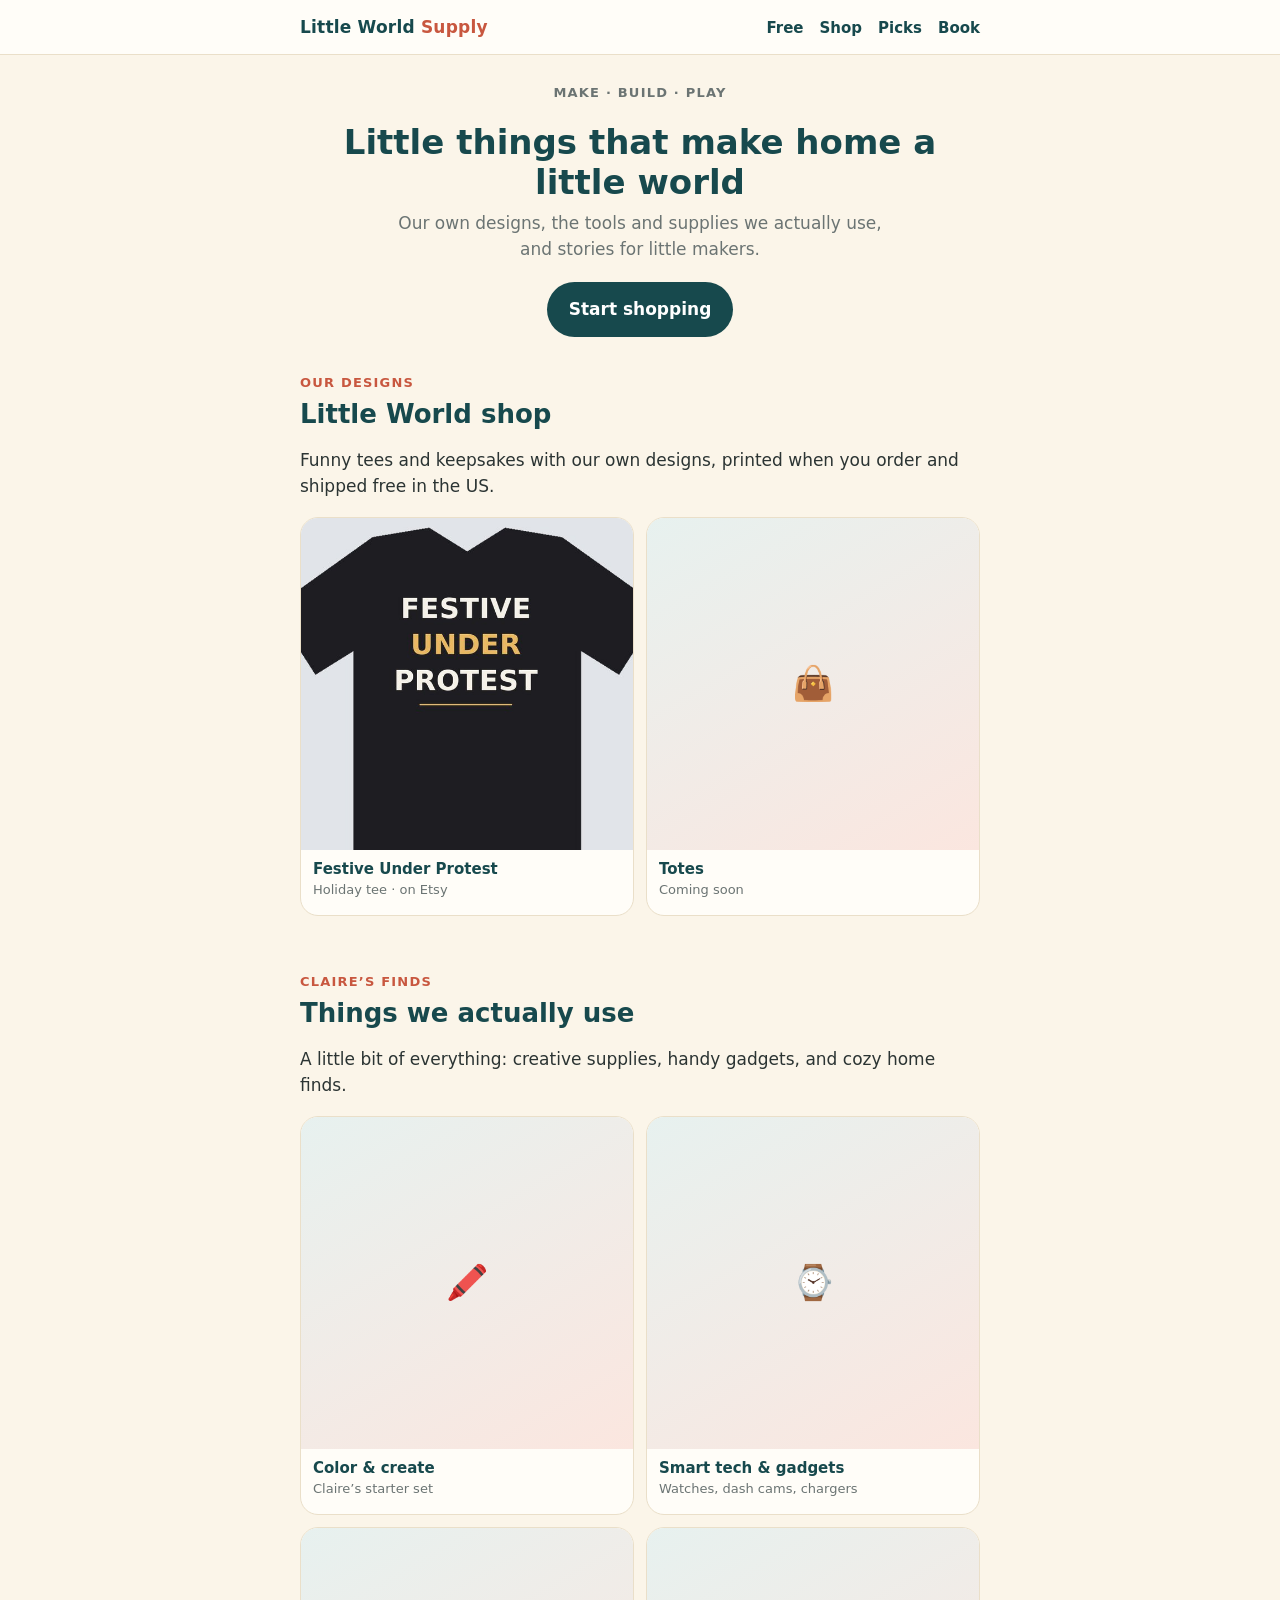
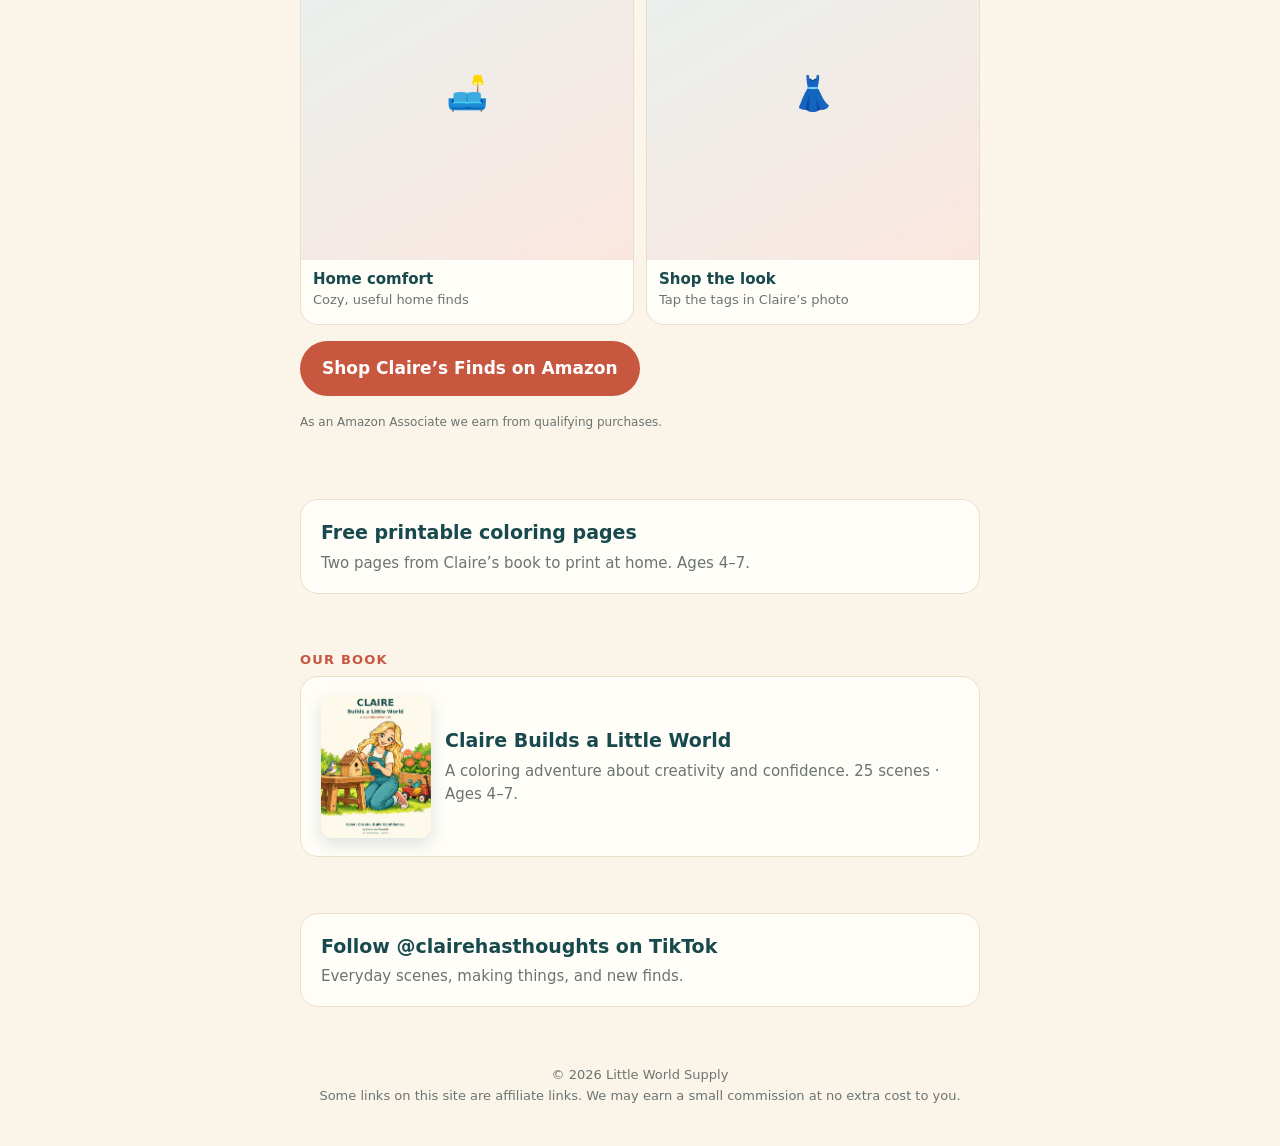
==== index.html @ 53e844f8 "Add sitemap, robots.txt, canonical URLs for search engines Co-Authored-By: Claude Opus 5.5 <noreply@" ====
<!DOCTYPE html>
<html lang="en">
<head>
<meta charset="utf-8">
<meta name="viewport" content="width=device-width, initial-scale=1">
<title>Little World Supply · Make, build, and play</title>
<meta name="description" content="Little World Supply: our own designs, favorite maker finds, and Claire Builds a Little World.">
<link rel="canonical" href="https://littleworldsupply.com/">
<link rel="stylesheet" href="style.css">
</head>
<body>
<header class="top"><div class="wrap">
  <a class="brand" href="./">Little World <span>Supply</span></a>
  <nav><a href="free/">Free</a><a href="#shop">Shop</a><a href="#picks">Picks</a><a href="book/">Book</a></nav>
</div></header>

<main class="wrap">
  <div class="hero">
    <p class="eyebrow">Make · Build · Play</p>
    <h1>Little things that make home a little world</h1>
    <p>Our own designs, the tools and supplies we actually use, and stories for little makers.</p>
    <a class="btn" href="#shop">Start shopping</a>
  </div>

  <!-- OUR DESIGNS: print-on-demand products go here -->
  <section id="shop">
    <p class="eyebrow">Our designs</p>
    <h2>Little World shop</h2>
    <p>Funny tees and keepsakes with our own designs, printed when you order and shipped free in the US.</p>
    <div class="grid">
      <a class="item" href="https://www.etsy.com/listing/4619294654/festive-under-protest-graphic-t-shirt" target="_blank" rel="noopener"><div class="ph"><img src="img/festive-under-protest.jpg" alt="Black t-shirt reading Festive Under Protest"></div><div class="body"><h3>Festive Under Protest</h3><p>Holiday tee · on Etsy</p></div></a>
      <div class="item"><div class="ph">👜</div><div class="body"><h3>Totes</h3><p>Coming soon</p></div></div>
    </div>
  </section>

  <!-- AMAZON PICKS: Claire's Finds storefront (affiliate) -->
  <section id="picks">
    <p class="eyebrow">Claire’s Finds</p>
    <h2>Things we actually use</h2>
    <p>A little bit of everything: creative supplies, handy gadgets, and cozy home finds.</p>
    <div class="grid">
      <a class="item" href="https://www.amazon.com/shop/sutkostudio/list/J2IRPWG20PFK?ref_=aipsflist&amp;tag=sutkostudio-20&amp;originMarketplaceId=ATVPDKIKX0DER" target="_blank" rel="sponsored noopener"><div class="ph">🖍️</div><div class="body"><h3>Color &amp; create</h3><p>Claire’s starter set</p></div></a>
      <a class="item" href="https://a.co/d/0aI2NIqg" target="_blank" rel="sponsored noopener"><div class="ph">⌚</div><div class="body"><h3>Smart tech &amp; gadgets</h3><p>Watches, dash cams, chargers</p></div></a>
      <a class="item" href="https://a.co/d/0aI2NIqg" target="_blank" rel="sponsored noopener"><div class="ph">🛋️</div><div class="body"><h3>Home comfort</h3><p>Cozy, useful home finds</p></div></a>
      <a class="item" href="https://www.amazon.com/shop/sutkostudio/photo/amzn1.shoppablemedia.v1.05af0b0f-e3fb-4767-9537-012698eda323?ref_=aipsfphoto&amp;tag=sutkostudio-20&amp;originMarketplaceId=ATVPDKIKX0DER" target="_blank" rel="sponsored noopener"><div class="ph">👗</div><div class="body"><h3>Shop the look</h3><p>Tap the tags in Claire’s photo</p></div></a>
    </div>
    <p style="margin-top:16px"><a class="btn alt" href="https://a.co/d/0aI2NIqg" target="_blank" rel="sponsored noopener">Shop Claire’s Finds on Amazon</a></p>
    <p class="disclose">As an Amazon Associate we earn from qualifying purchases.</p>
  </section>

  <section id="free">
    <a class="card" href="free/">
      <h3>Free printable coloring pages</h3>
      <p>Two pages from Claire’s book to print at home. Ages 4–7.</p>
    </a>
  </section>

  <section id="book">
    <p class="eyebrow">Our book</p>
    <a class="card feature" href="book/">
      <img src="img/cover.jpg" alt="Cover of Claire Builds a Little World">
      <div>
        <h3>Claire Builds a Little World</h3>
        <p>A coloring adventure about creativity and confidence. 25 scenes · Ages 4–7.</p>
      </div>
    </a>
  </section>

  <section>
    <a class="card" href="https://www.tiktok.com/@clairehasthoughts">
      <h3>Follow @clairehasthoughts on TikTok</h3>
      <p>Everyday scenes, making things, and new finds.</p>
    </a>
  </section>
</main>

<footer><div class="wrap">
  © 2026 Little World Supply<br>
  Some links on this site are affiliate links. We may earn a small commission at no extra cost to you.
</div></footer>
</body>
</html>
---- style.css ----
:root{
  --cream:#fbf5e9; --paper:#fffdf8; --teal:#17494d; --teal-soft:#2f7d80;
  --coral:#c8573f; --sun:#f2b544; --ink:#2b3433; --muted:#6b7473;
  --radius:18px;
}
*{box-sizing:border-box}
html{-webkit-text-size-adjust:100%}
body{margin:0;background:var(--cream);color:var(--ink);
  font-family:"Nunito","Trebuchet MS",system-ui,sans-serif;font-size:17px;line-height:1.55}
img{max-width:100%;display:block}
a{color:var(--teal-soft)}
.wrap{max-width:720px;margin:0 auto;padding:0 20px}

.top{padding:14px 0;border-bottom:1px solid #eadfc9;background:var(--paper)}
.top .wrap{display:flex;align-items:center;justify-content:space-between}
.brand{font-weight:800;color:var(--teal);text-decoration:none;letter-spacing:.2px}
.brand span{color:var(--coral)}
.top nav a{margin-left:16px;text-decoration:none;font-weight:700;font-size:15px;color:var(--teal)}

.hero{padding:28px 0 8px;text-align:center}
.hero h1{font-size:34px;line-height:1.15;color:var(--teal);margin:0 0 8px}
.hero p{color:var(--muted);margin:0 auto 20px;max-width:30em}
.cover{border-radius:var(--radius);box-shadow:0 12px 30px rgba(23,73,77,.18);margin:0 auto;width:100%;max-width:420px}

.eyebrow{font-size:13px;font-weight:800;letter-spacing:1.2px;text-transform:uppercase;color:var(--coral);margin:0 0 6px}
section{padding:28px 0}
h2{font-size:26px;color:var(--teal);margin:0 0 10px;line-height:1.2}

.cards{display:grid;gap:14px}
.card{display:block;background:var(--paper);border:1px solid #eadfc9;border-radius:var(--radius);
  padding:18px 20px;text-decoration:none;color:inherit}
.card h3{margin:0 0 4px;color:var(--teal);font-size:19px}
.card p{margin:0;color:var(--muted);font-size:15px}
.card .soon{display:inline-block;margin-top:8px;font-size:12px;font-weight:800;color:var(--coral);
  background:#fbe6df;border-radius:99px;padding:2px 10px}

.btn{display:inline-block;background:var(--teal);color:#fff;text-decoration:none;font-weight:800;
  padding:14px 22px;border-radius:99px}
.btn.alt{background:var(--coral)}

.scene-art{background:#fff;border-radius:var(--radius);padding:12px;border:1px solid #eadfc9;max-width:380px;margin:0 auto}
.video{aspect-ratio:9/16;max-width:340px;margin:0 auto;border-radius:var(--radius);
  background:linear-gradient(160deg,#e7f1ef,#fbe6df);display:grid;place-items:center;text-align:center;
  color:var(--teal);font-weight:700;padding:20px}
.story{background:var(--paper);border-radius:var(--radius);padding:20px 22px;border:1px solid #eadfc9;font-size:19px}
.story p{margin:0 0 12px}
.try{border-left:5px solid var(--sun);background:#fff7e3;padding:14px 18px;border-radius:0 12px 12px 0}
.pager{display:flex;justify-content:space-between;gap:10px}

footer{padding:30px 0 40px;color:var(--muted);font-size:13px;text-align:center}

/* Shop / picks */
.grid{display:grid;grid-template-columns:1fr 1fr;gap:12px}
.item{background:var(--paper);border:1px solid #eadfc9;border-radius:var(--radius);overflow:hidden;
  text-decoration:none;color:inherit;display:flex;flex-direction:column}
.item .ph{aspect-ratio:1/1;background:linear-gradient(150deg,#e7f1ef,#fbe6df);display:grid;place-items:center;
  font-size:34px}
.item .ph img{width:100%;height:100%;object-fit:cover}
.item .body{padding:10px 12px 14px}
.item h3{font-size:15px;margin:0 0 2px;color:var(--teal);line-height:1.25}
.item p{font-size:13px;margin:0;color:var(--muted)}
.feature{display:grid;grid-template-columns:110px 1fr;gap:14px;align-items:center}
.feature img{border-radius:12px;box-shadow:0 6px 16px rgba(23,73,77,.15)}
.disclose{font-size:12px;color:var(--muted);margin-top:10px}
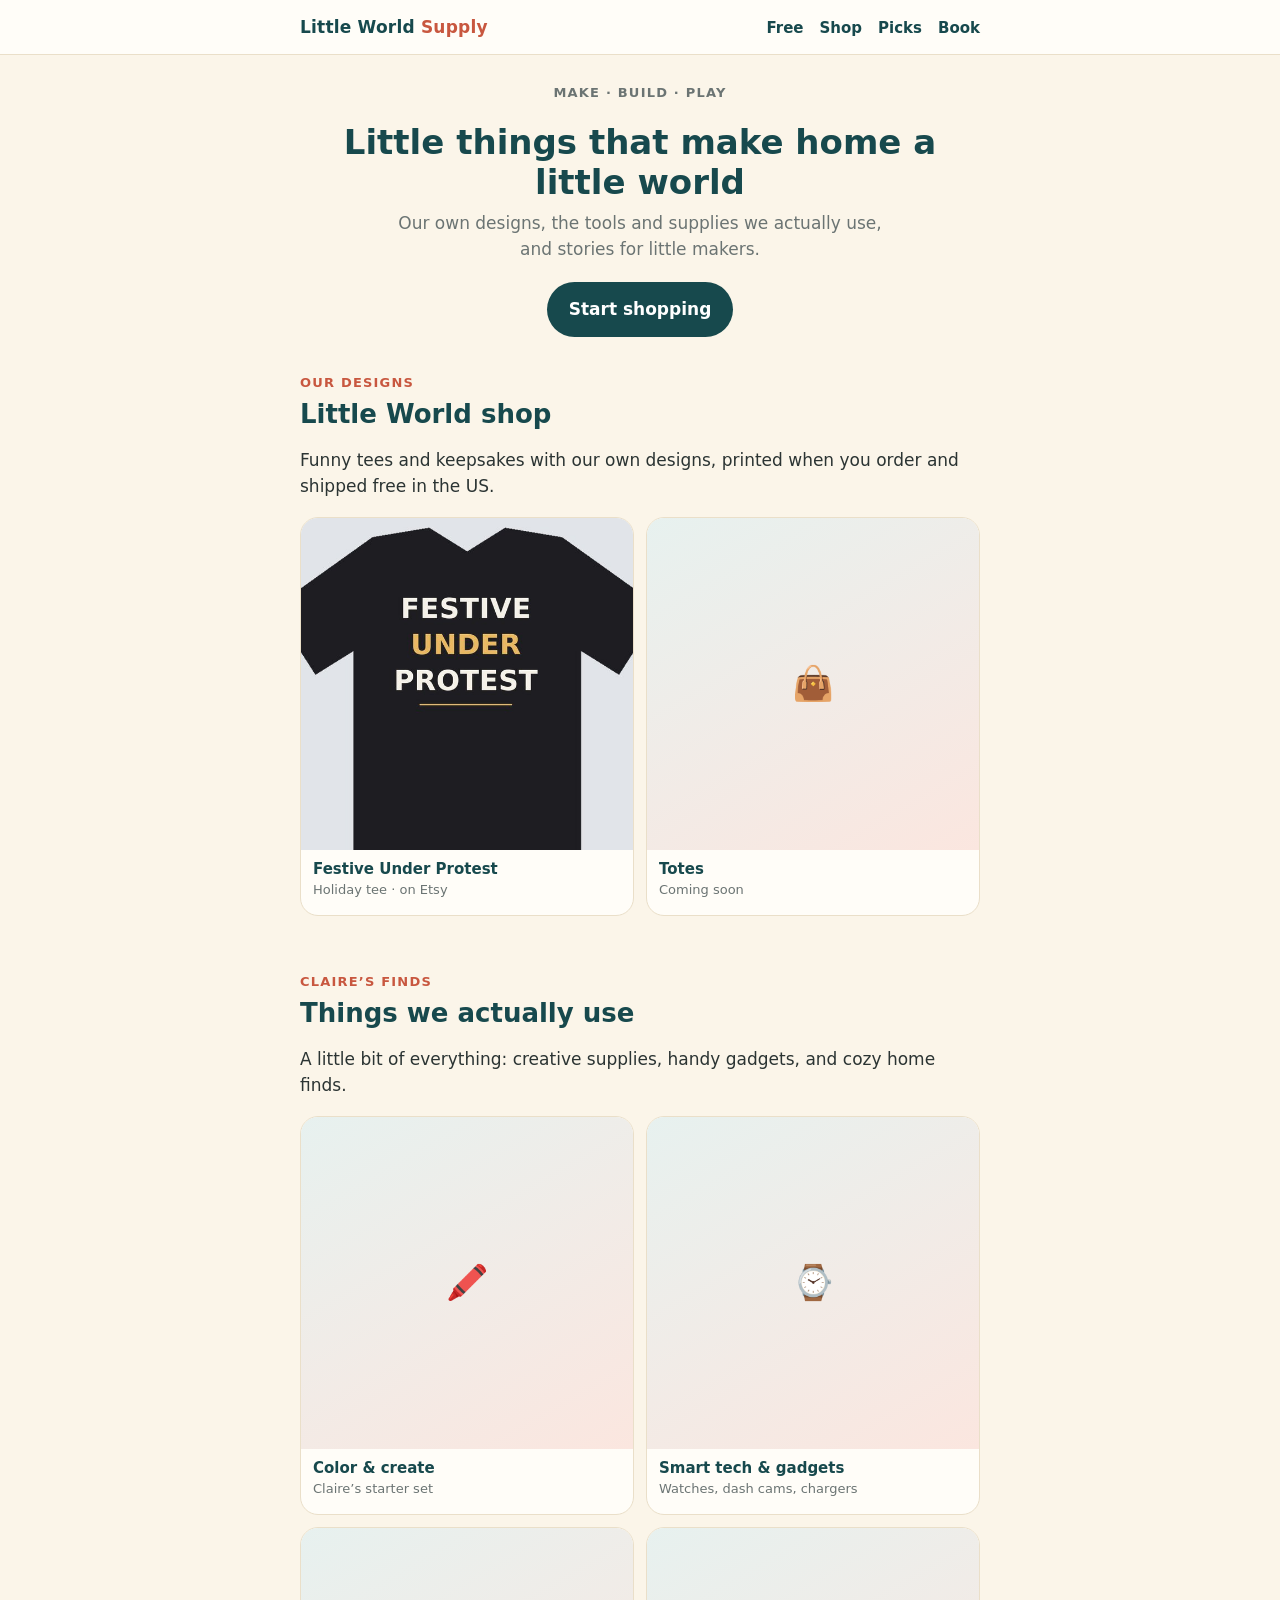
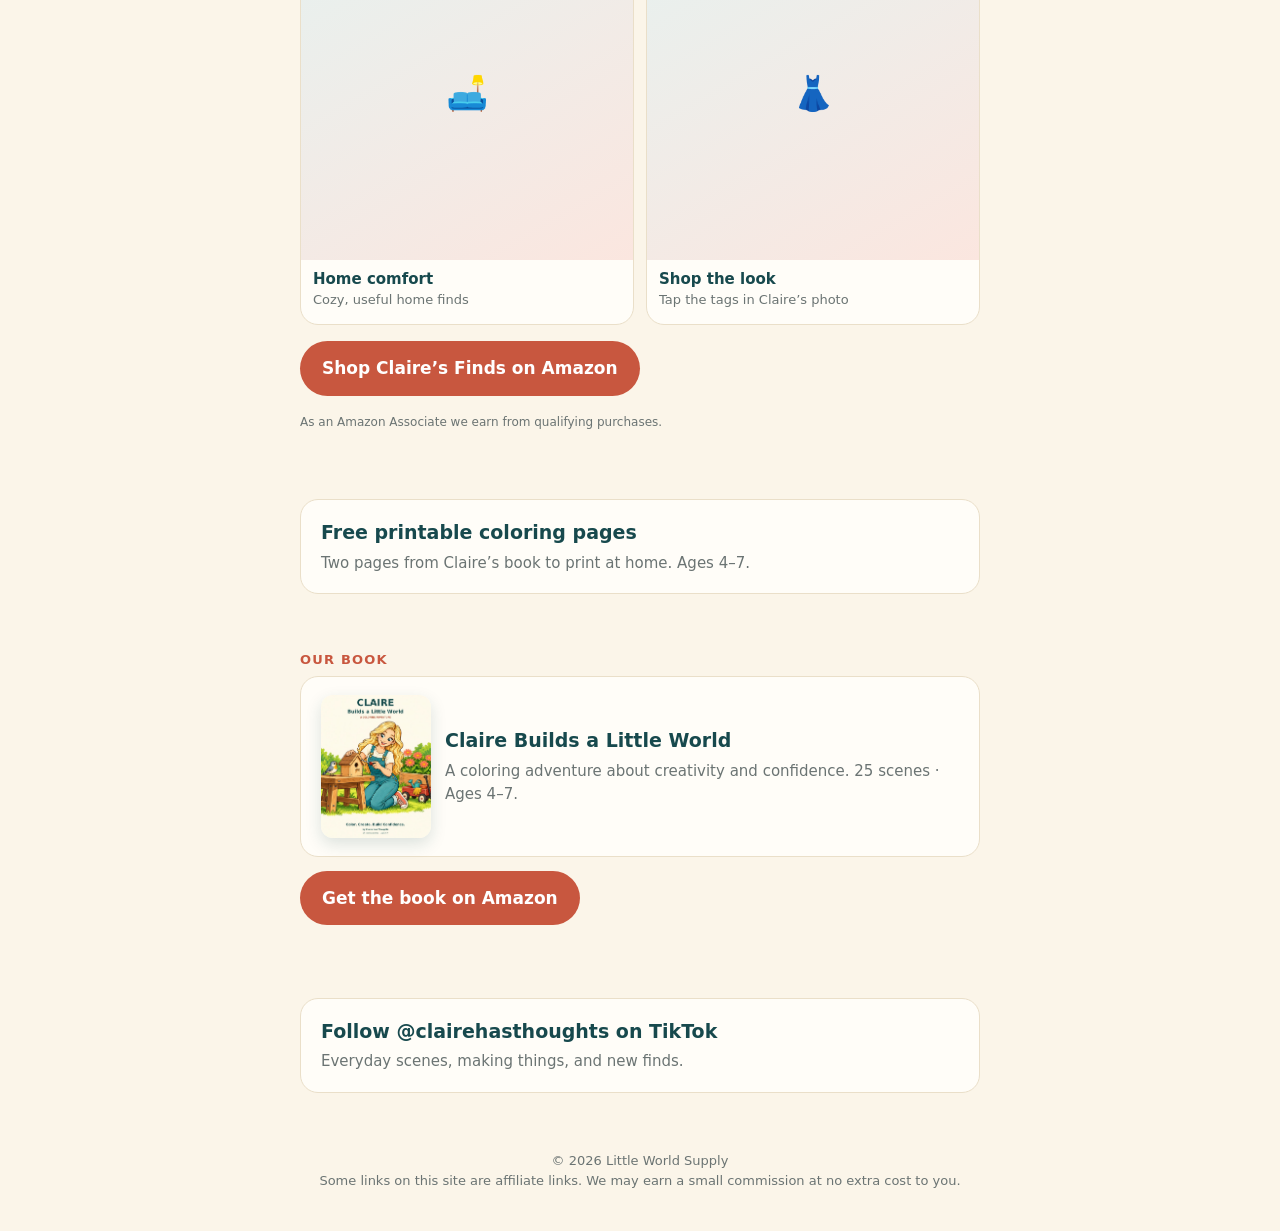
==== commit 35ad4392: "Wire Get the book buttons to Amazon listing Co-Authored-By: Claude Opus 5.5 <noreply@anthropic.com> " ====
--- a/index.html
+++ b/index.html
@@ -64,6 +64,7 @@
         <p>A coloring adventure about creativity and confidence. 25 scenes · Ages 4–7.</p>
       </div>
     </a>
+    <p style="margin-top:14px"><a class="btn alt" href="https://www.amazon.com/dp/B0HQ67LRDS?tag=sutkostudio-20" target="_blank" rel="sponsored noopener">Get the book on Amazon</a></p>
   </section>
 
   <section>
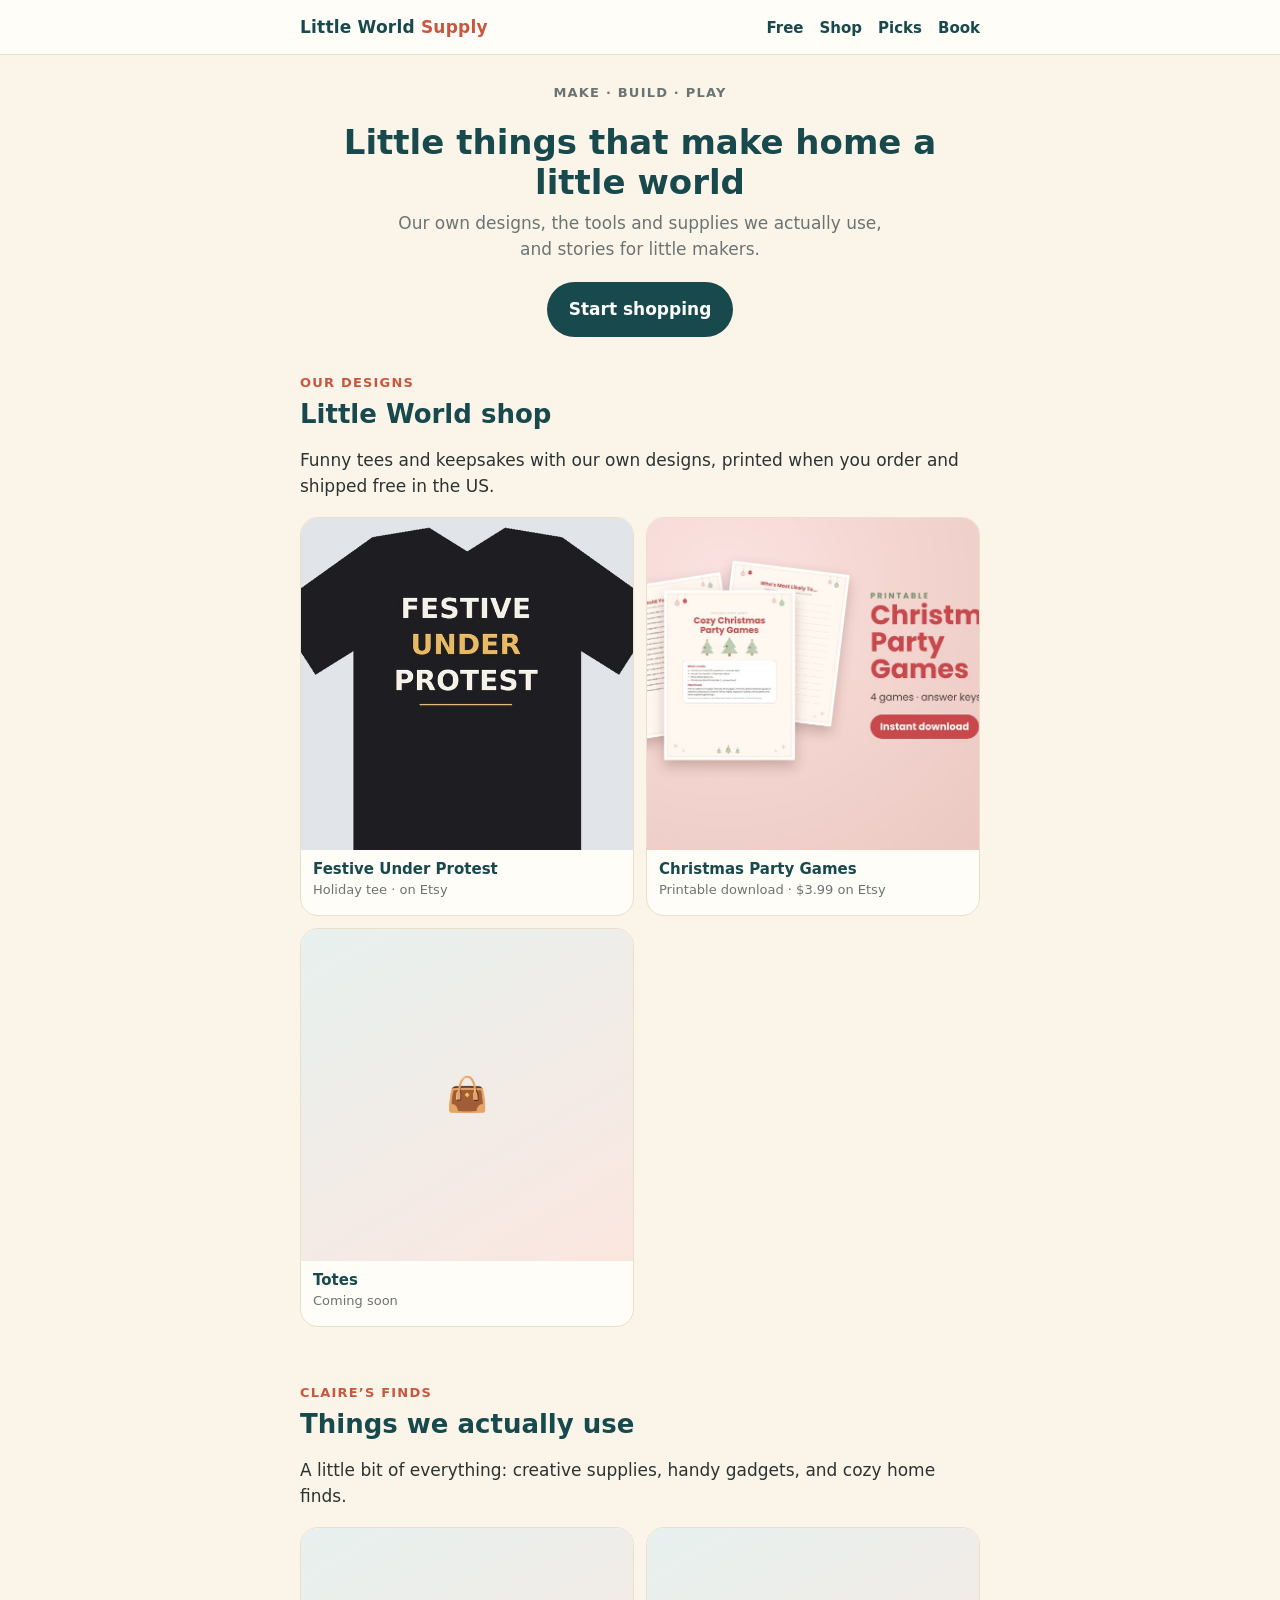
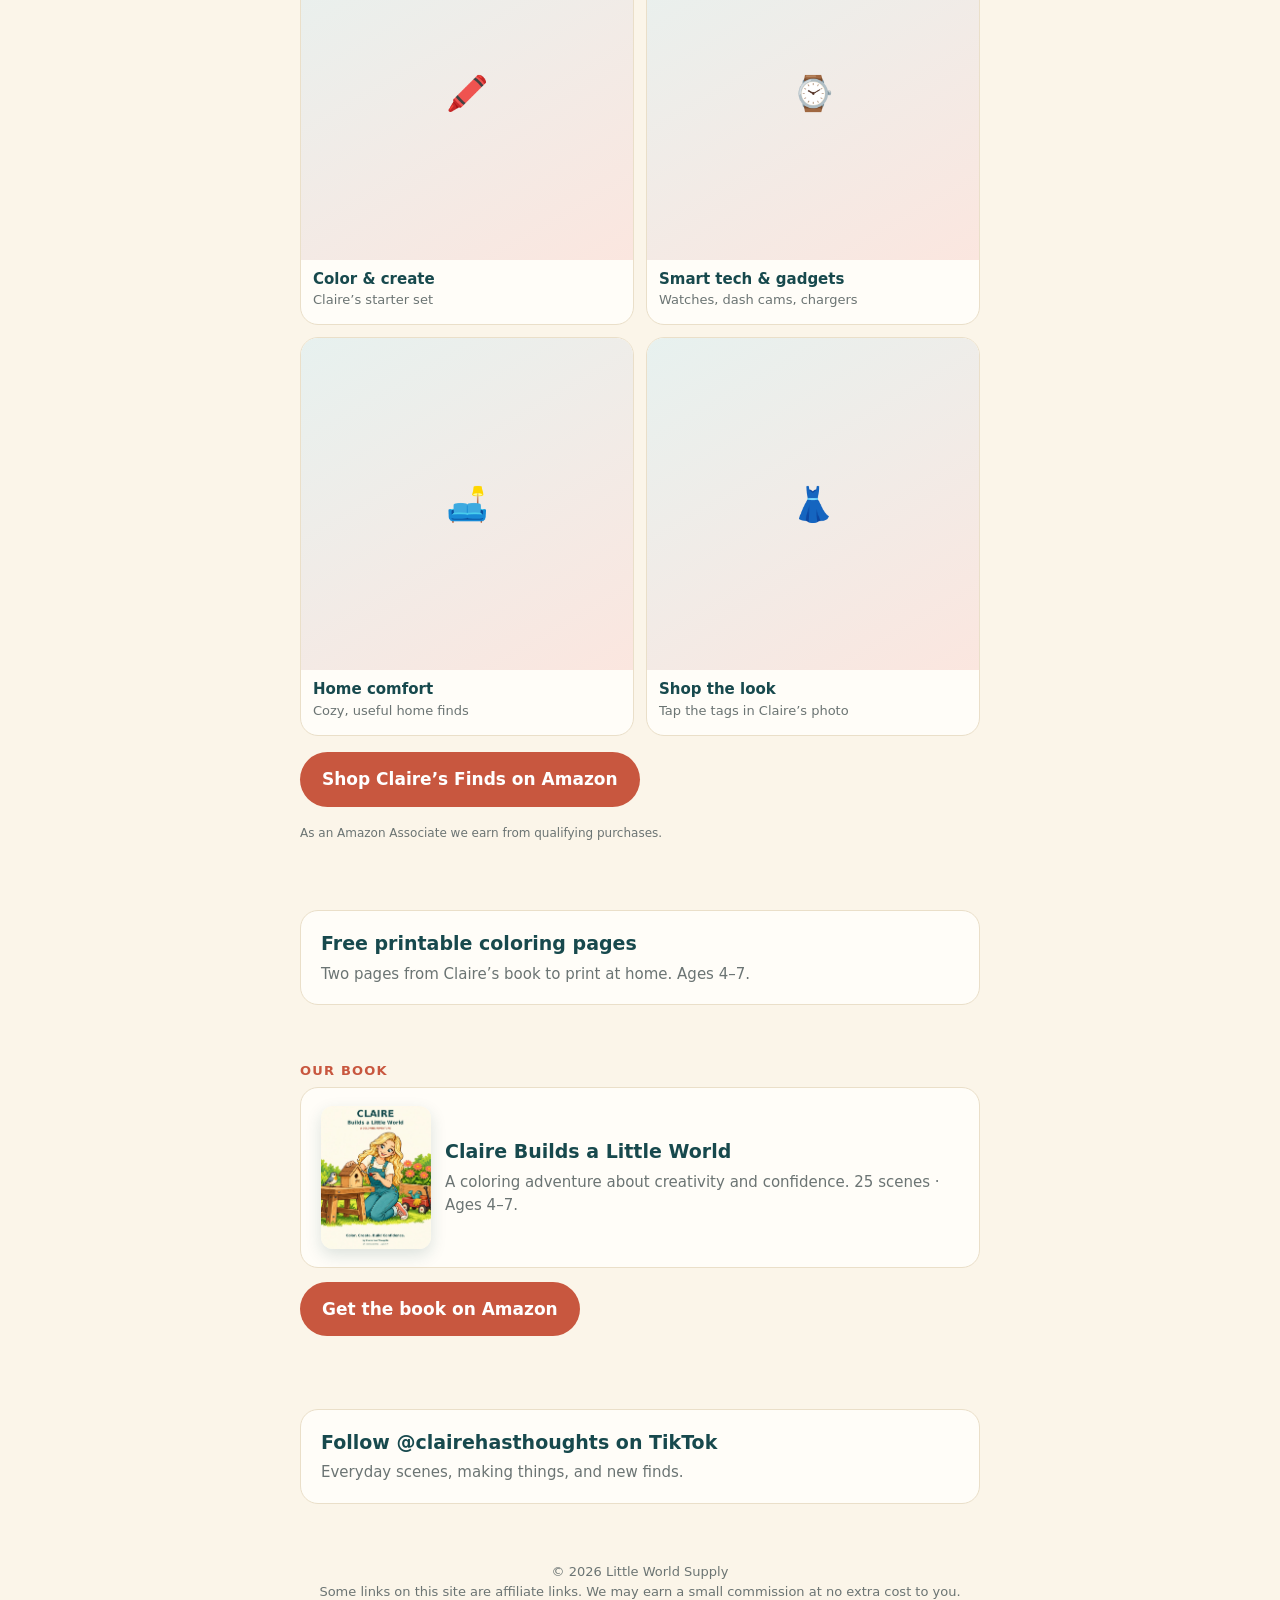
==== commit f0b75886: "Add Christmas Party Games (Etsy) to home shop and free page Co-Authored-By: Claude <noreply@anthropi" ====
--- a/index.html
+++ b/index.html
@@ -29,6 +29,7 @@
     <p>Funny tees and keepsakes with our own designs, printed when you order and shipped free in the US.</p>
     <div class="grid">
       <a class="item" href="https://www.etsy.com/listing/4619294654/festive-under-protest-graphic-t-shirt" target="_blank" rel="noopener"><div class="ph"><img src="img/festive-under-protest.jpg" alt="Black t-shirt reading Festive Under Protest"></div><div class="body"><h3>Festive Under Protest</h3><p>Holiday tee · on Etsy</p></div></a>
+      <a class="item" href="https://www.etsy.com/listing/4623926202/christmas-party-games-printable-bundle" target="_blank" rel="noopener"><div class="ph"><img src="img/christmas-party-games.jpg" alt="Printable Cozy Christmas Party Games: trivia, would you rather, who's most likely to, word scramble" loading="lazy"></div><div class="body"><h3>Christmas Party Games</h3><p>Printable download · $3.99 on Etsy</p></div></a>
       <div class="item"><div class="ph">👜</div><div class="body"><h3>Totes</h3><p>Coming soon</p></div></div>
     </div>
   </section>
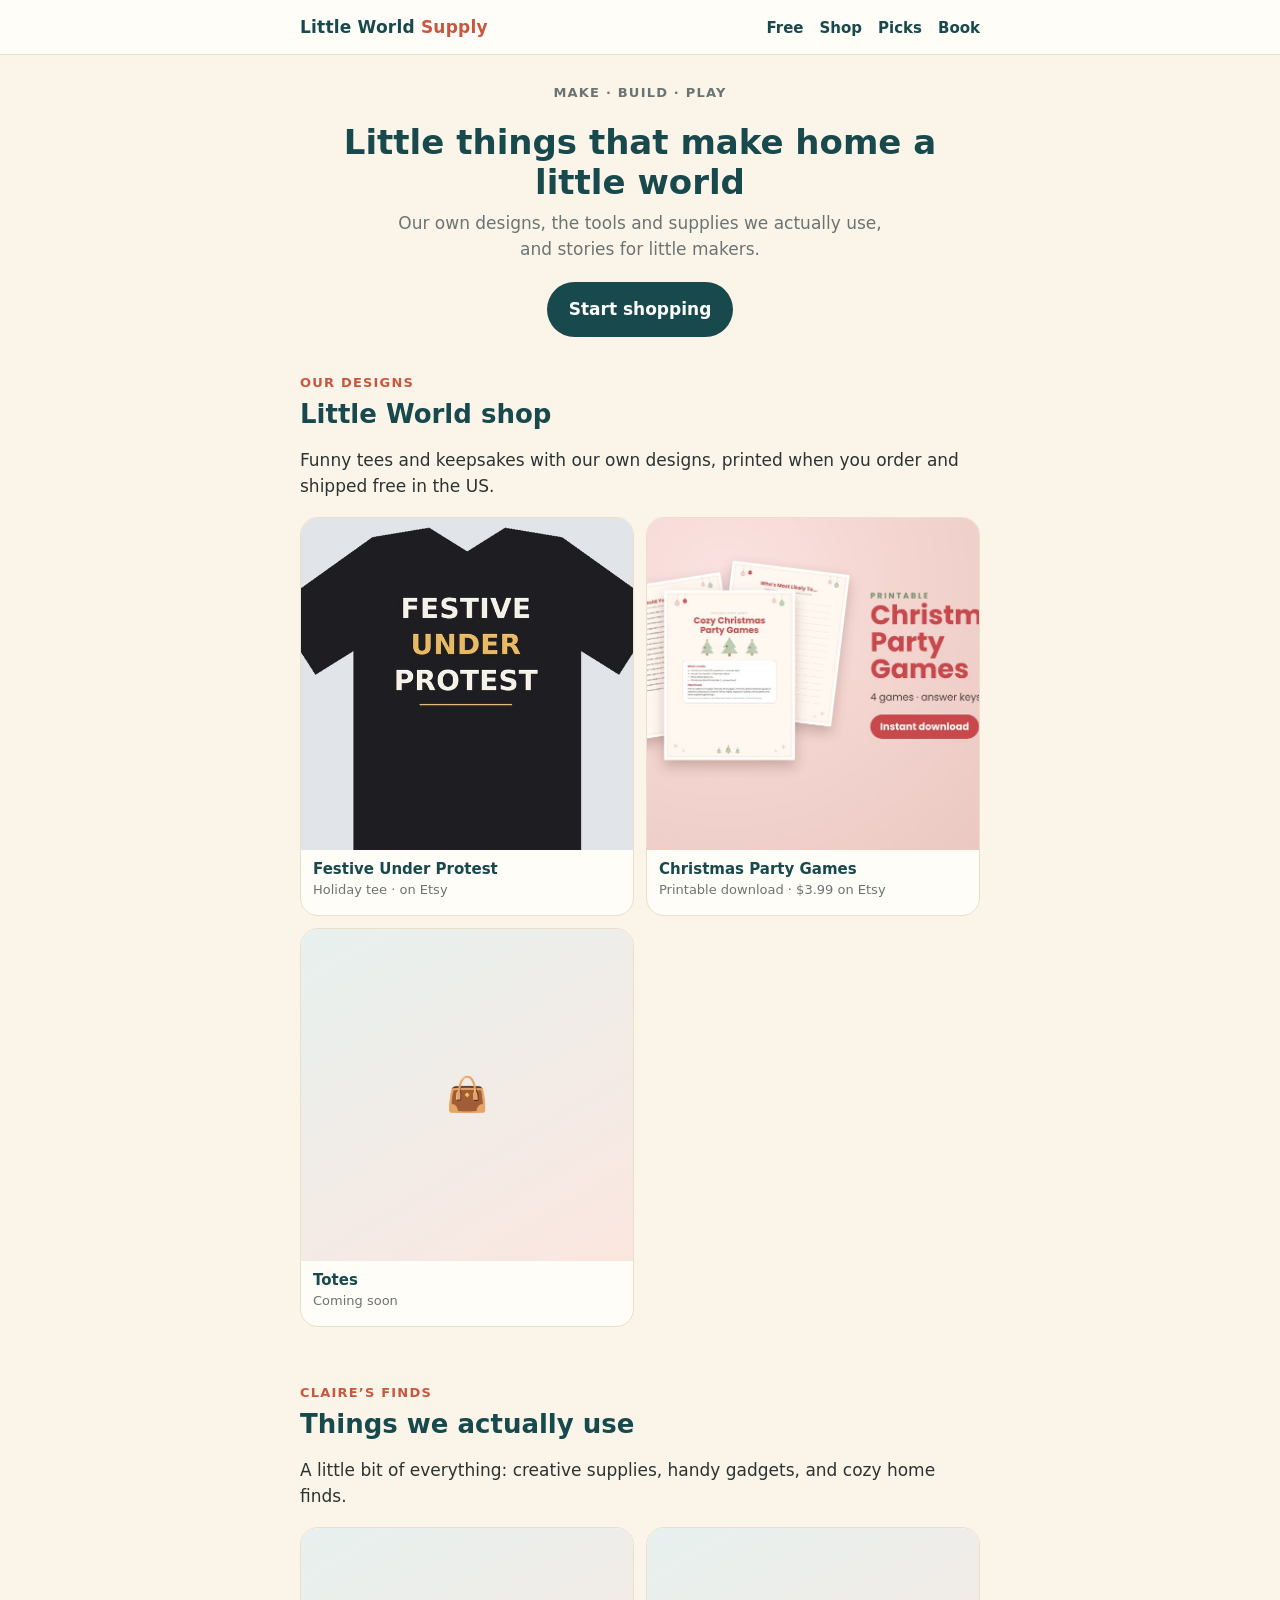
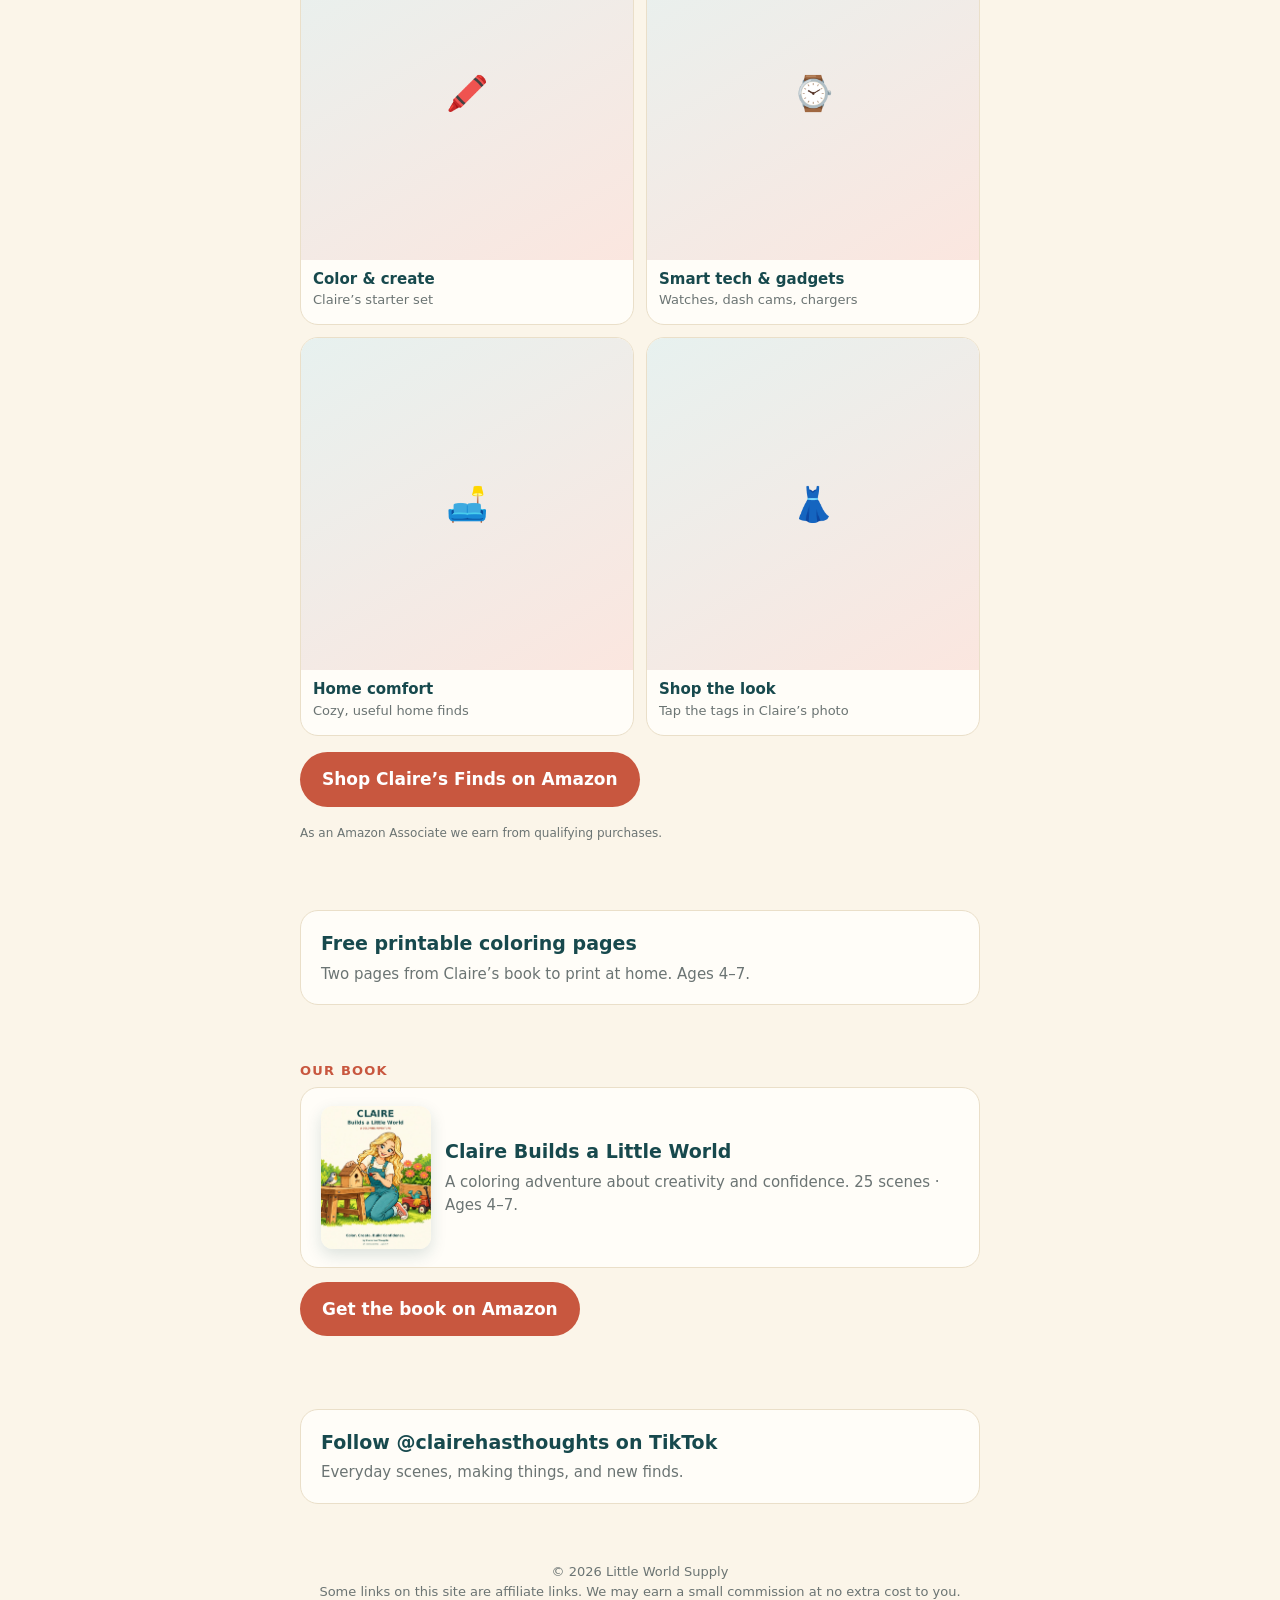
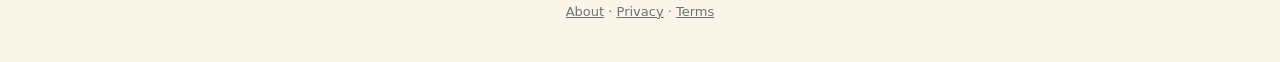
==== commit e8c81f1c: "Add About, Privacy Policy, and Terms pages; link them in every footer Rakuten compliance review requ" ====
--- a/index.html
+++ b/index.html
@@ -78,7 +78,8 @@
 
 <footer><div class="wrap">
   © 2026 Little World Supply<br>
-  Some links on this site are affiliate links. We may earn a small commission at no extra cost to you.
+  Some links on this site are affiliate links. We may earn a small commission at no extra cost to you.<br>
+  <a href="about/">About</a> · <a href="privacy/">Privacy</a> · <a href="terms/">Terms</a>
 </div></footer>
 </body>
 </html>
--- a/style.css
+++ b/style.css
@@ -62,3 +62,12 @@
 .feature{display:grid;grid-template-columns:110px 1fr;gap:14px;align-items:center}
 .feature img{border-radius:12px;box-shadow:0 6px 16px rgba(23,73,77,.15)}
 .disclose{font-size:12px;color:var(--muted);margin-top:10px}
+
+/* Text pages (about, privacy, terms) */
+.page{padding:28px 20px 10px}
+.page h1{font-size:30px;line-height:1.2;color:var(--teal);margin:0 0 12px}
+.page h2{font-size:21px;margin:26px 0 8px}
+.page ul{padding-left:22px}
+.page li{margin-bottom:8px}
+.updated{font-size:14px;color:var(--muted);margin-top:-4px}
+footer a{color:var(--muted)}
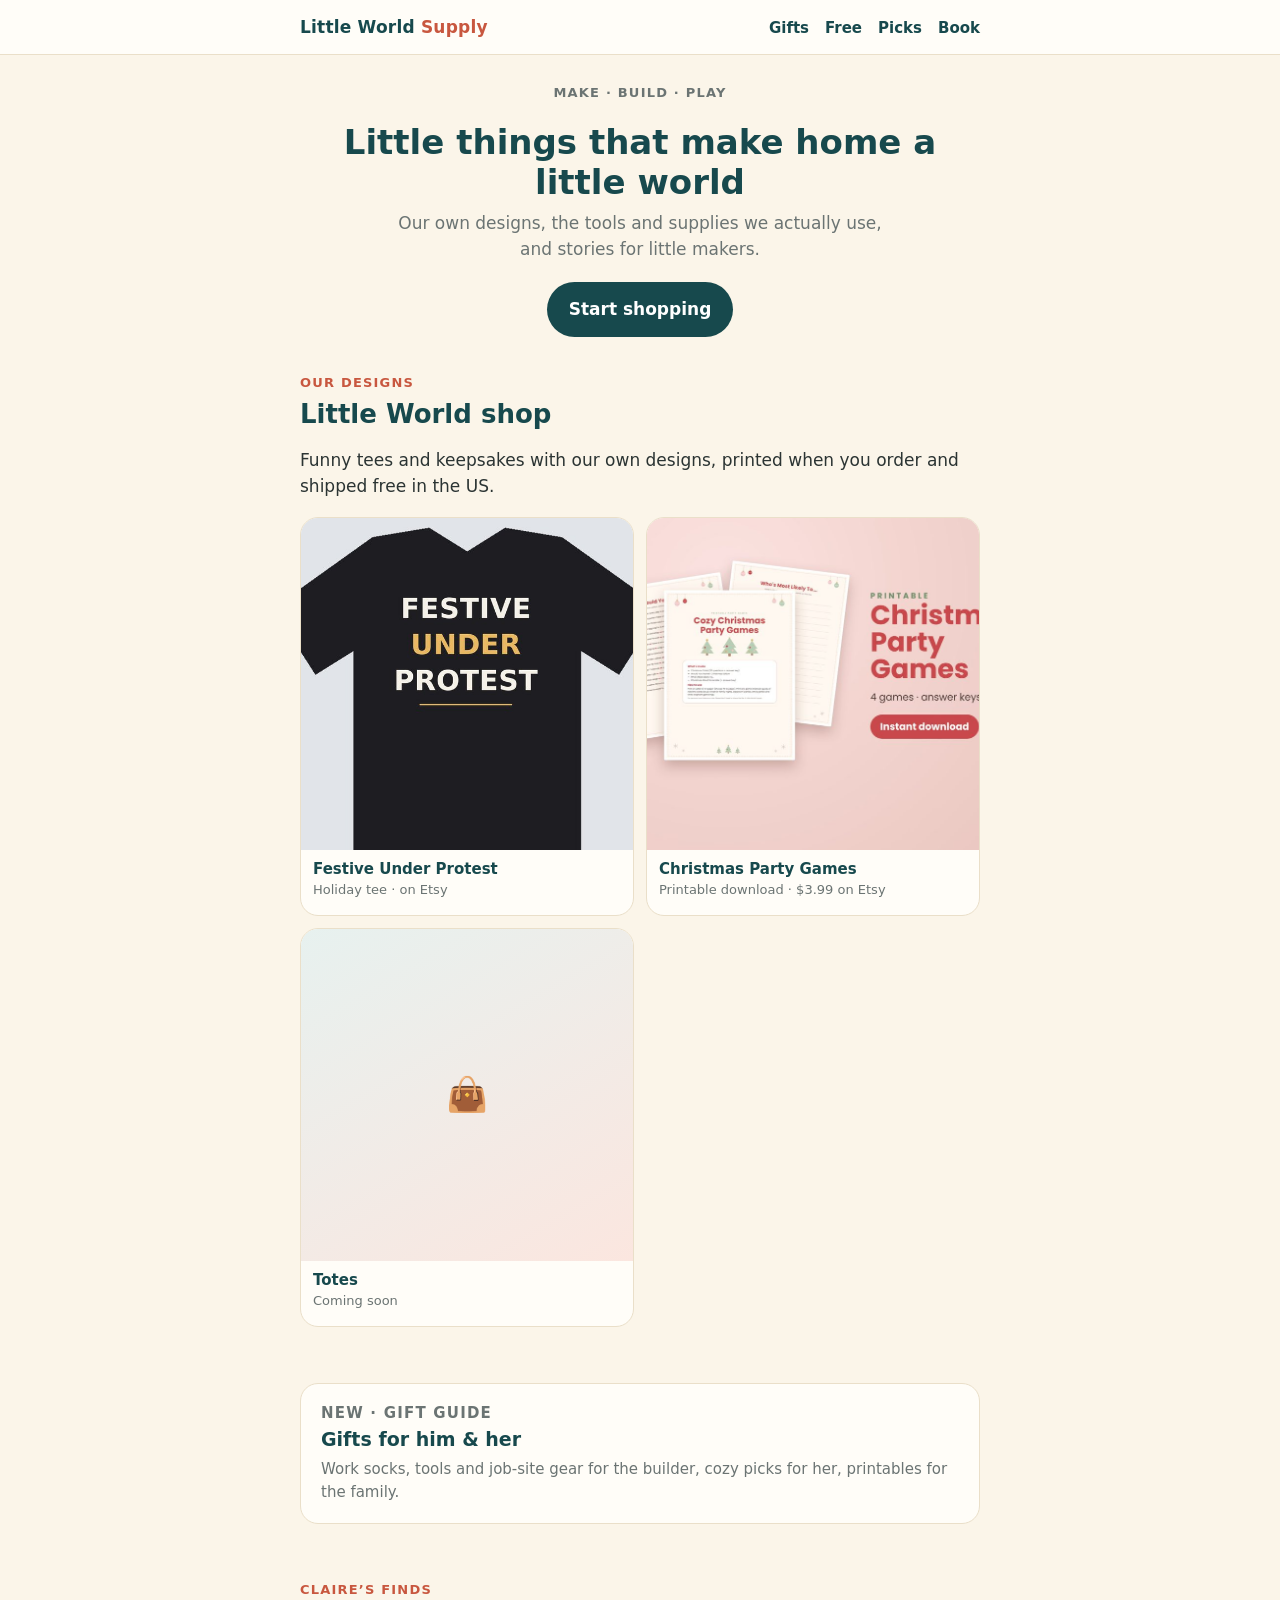
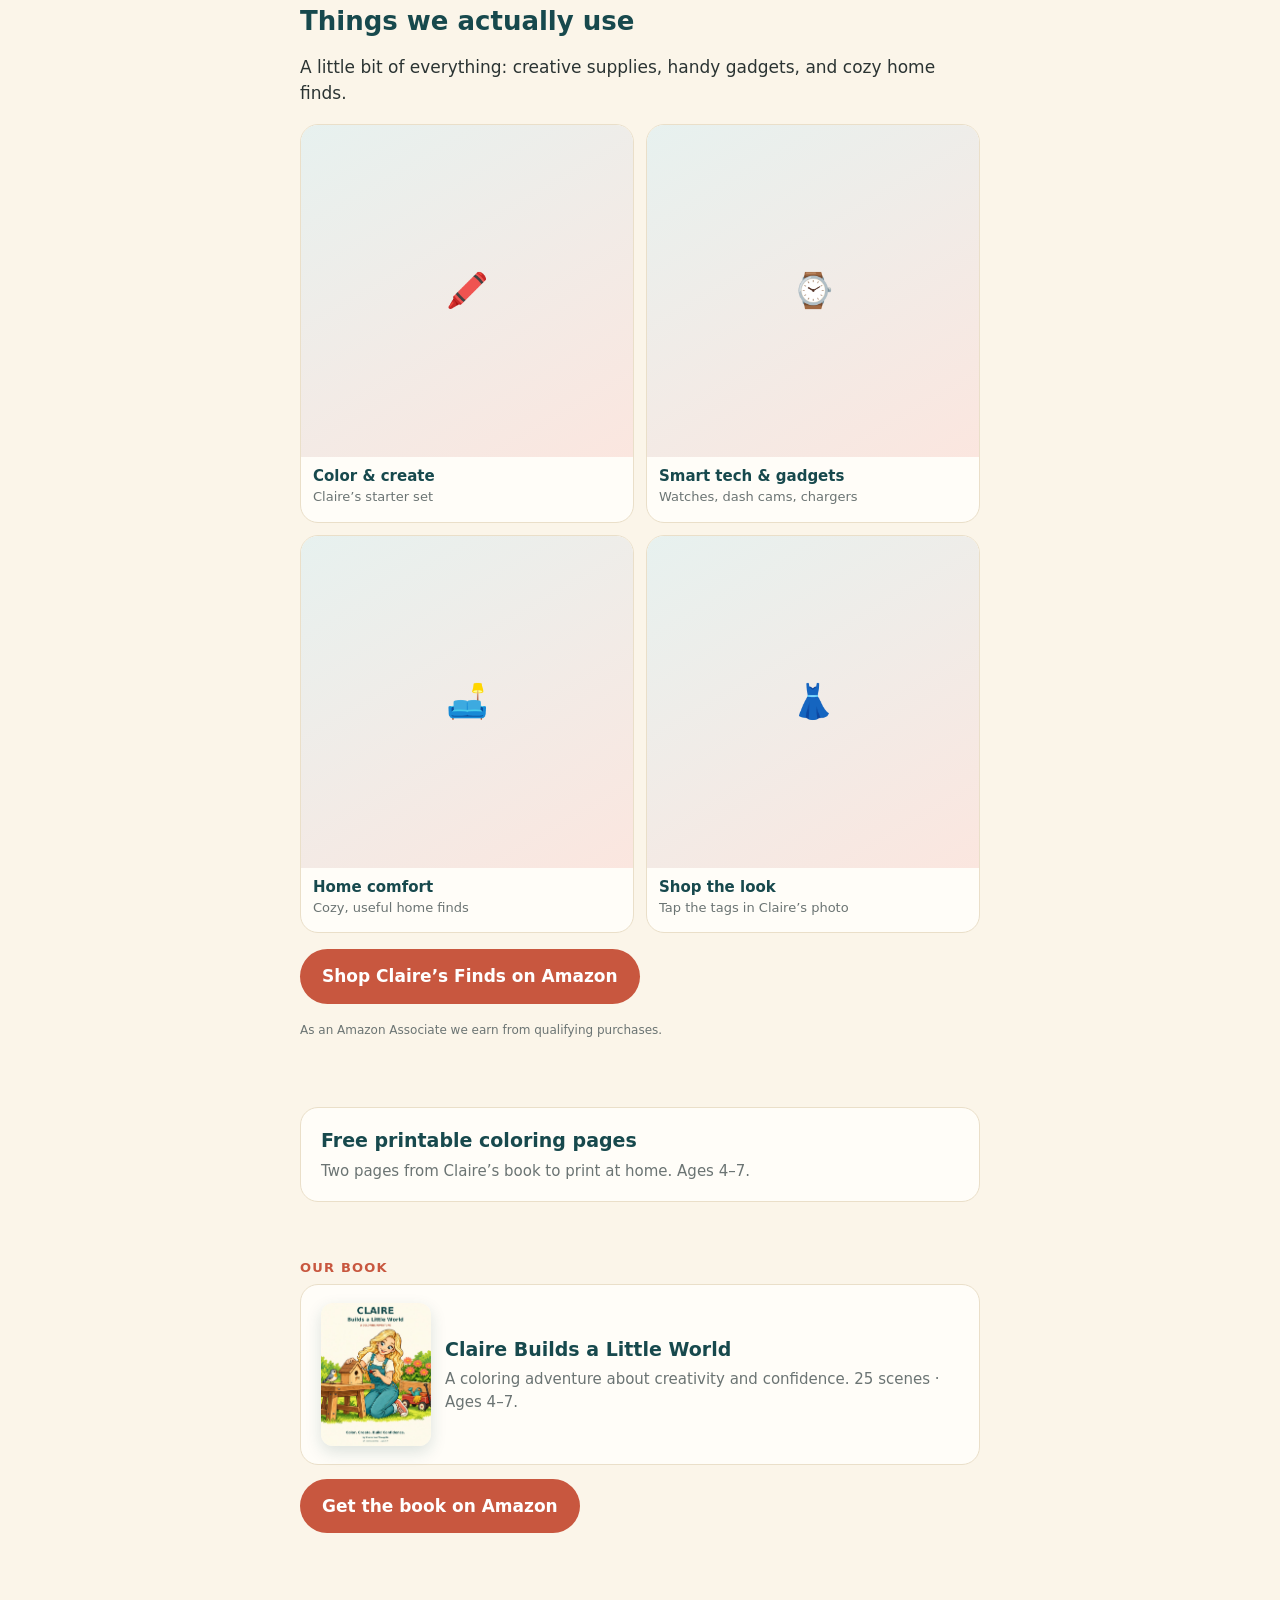
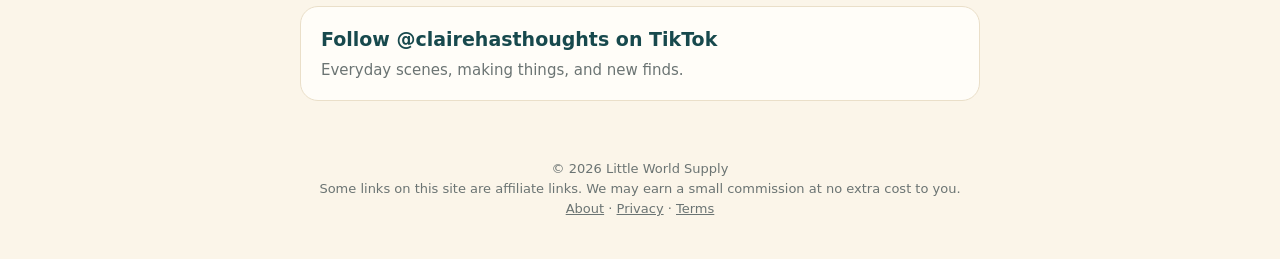
==== commit 6557afc5: "Add Gifts for Him & Her guide (/gifts/): work socks, tools, cozy picks, printables; link from home n" ====
--- a/index.html
+++ b/index.html
@@ -11,7 +11,7 @@
 <body>
 <header class="top"><div class="wrap">
   <a class="brand" href="./">Little World <span>Supply</span></a>
-  <nav><a href="free/">Free</a><a href="#shop">Shop</a><a href="#picks">Picks</a><a href="book/">Book</a></nav>
+  <nav><a href="gifts/">Gifts</a><a href="free/">Free</a><a href="#picks">Picks</a><a href="book/">Book</a></nav>
 </div></header>
 
 <main class="wrap">
@@ -32,6 +32,10 @@
       <a class="item" href="https://www.etsy.com/listing/4623926202/christmas-party-games-printable-bundle" target="_blank" rel="noopener"><div class="ph"><img src="img/christmas-party-games.jpg" alt="Printable Cozy Christmas Party Games: trivia, would you rather, who's most likely to, word scramble" loading="lazy"></div><div class="body"><h3>Christmas Party Games</h3><p>Printable download · $3.99 on Etsy</p></div></a>
       <div class="item"><div class="ph">👜</div><div class="body"><h3>Totes</h3><p>Coming soon</p></div></div>
     </div>
+  </section>
+
+  <section id="gift-guide">
+    <a class="card" href="gifts/"><div><p class="eyebrow">New · Gift guide</p><h3>Gifts for him &amp; her</h3><p>Work socks, tools and job-site gear for the builder, cozy picks for her, printables for the family.</p></div></a>
   </section>
 
   <!-- AMAZON PICKS: Claire's Finds storefront (affiliate) -->
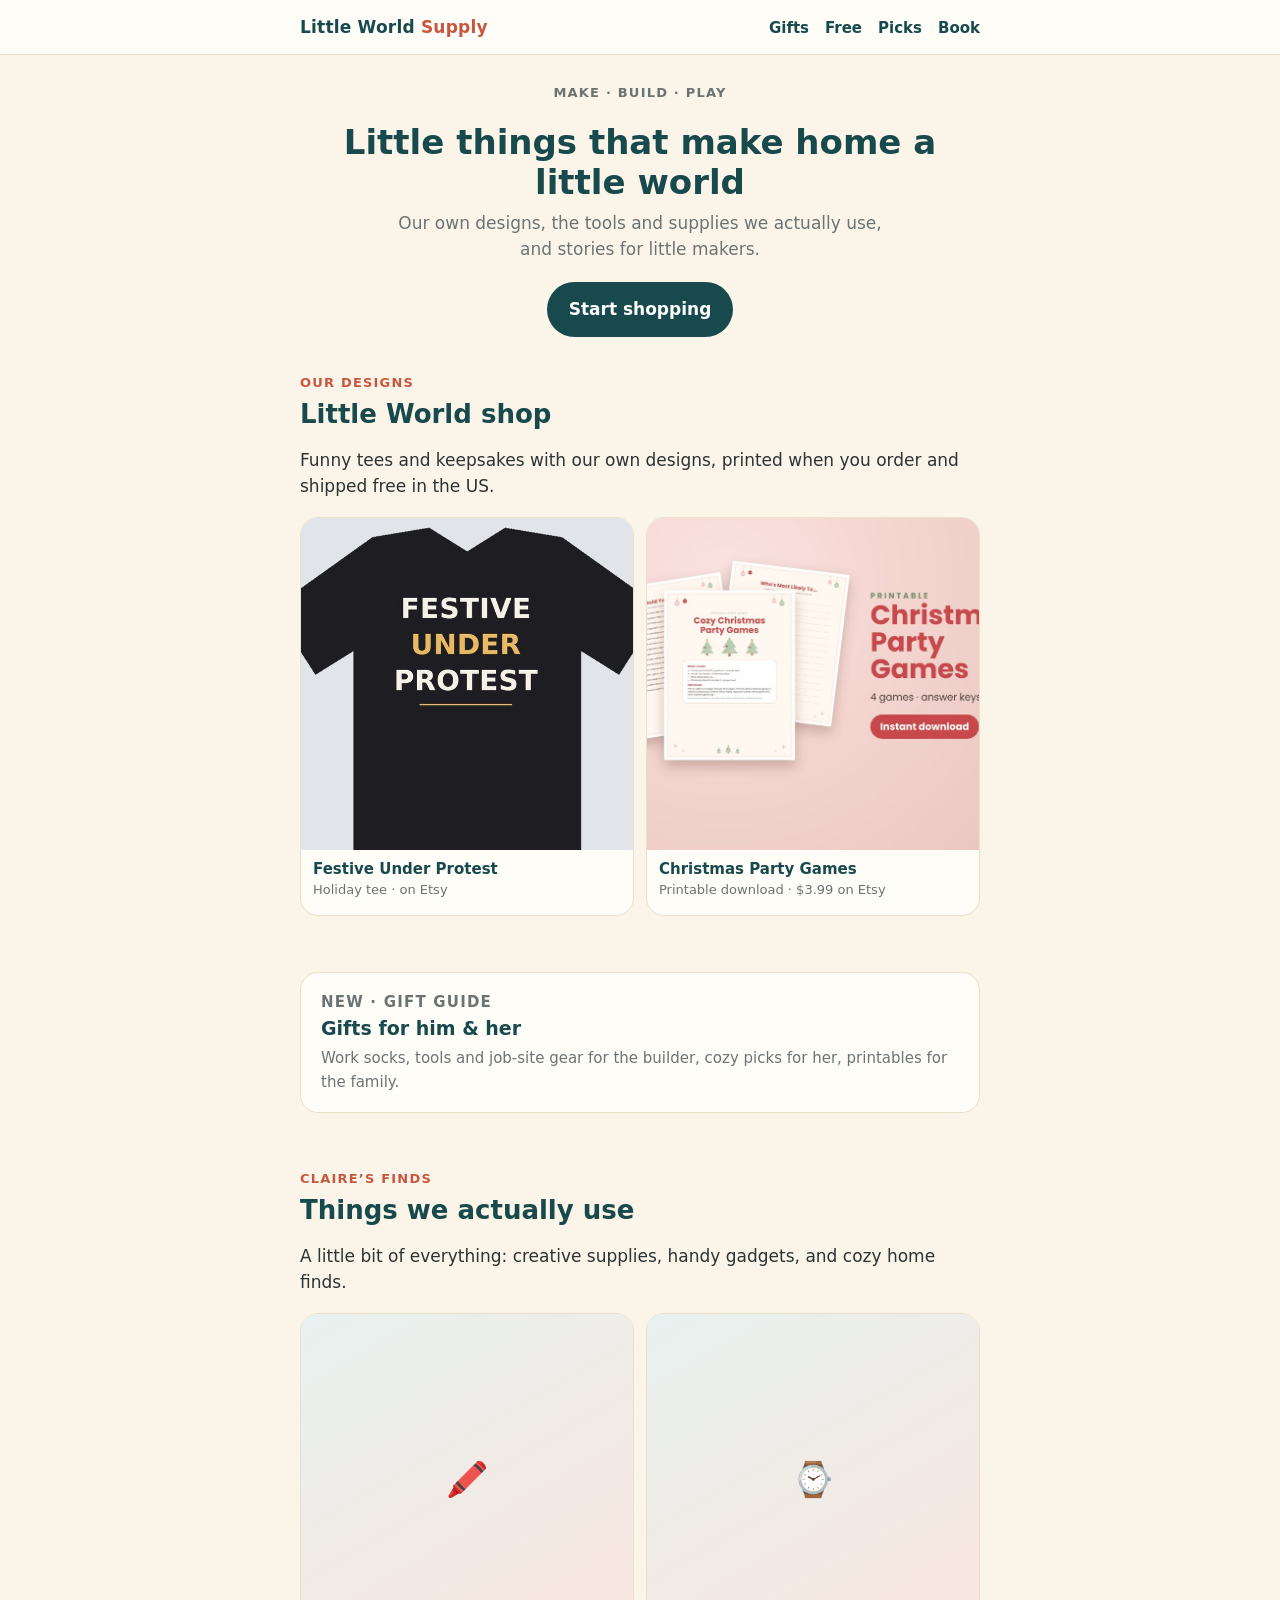
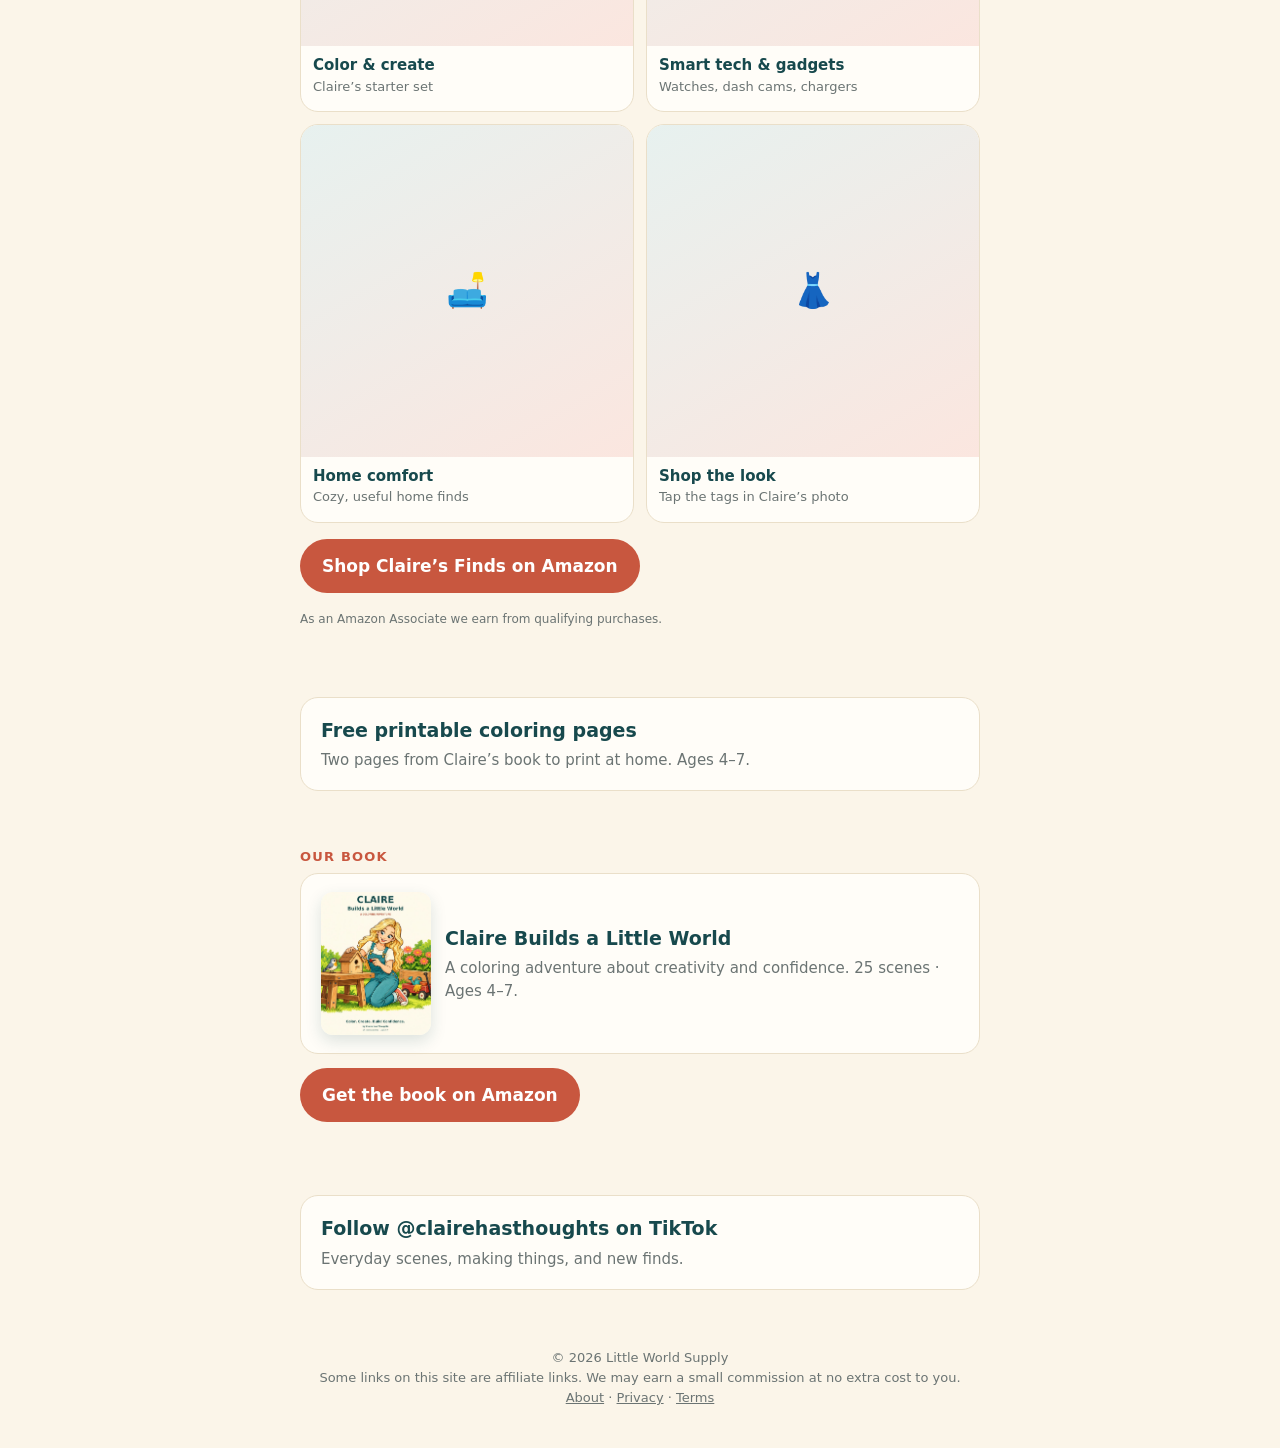
==== commit 23c8a757: "Remove 'Totes coming soon' placeholder Co-Authored-By: Claude <noreply@anthropic.com>" ====
--- a/index.html
+++ b/index.html
@@ -30,7 +30,6 @@
     <div class="grid">
       <a class="item" href="https://www.etsy.com/listing/4619294654/festive-under-protest-graphic-t-shirt" target="_blank" rel="noopener"><div class="ph"><img src="img/festive-under-protest.jpg" alt="Black t-shirt reading Festive Under Protest"></div><div class="body"><h3>Festive Under Protest</h3><p>Holiday tee · on Etsy</p></div></a>
       <a class="item" href="https://www.etsy.com/listing/4623926202/christmas-party-games-printable-bundle" target="_blank" rel="noopener"><div class="ph"><img src="img/christmas-party-games.jpg" alt="Printable Cozy Christmas Party Games: trivia, would you rather, who's most likely to, word scramble" loading="lazy"></div><div class="body"><h3>Christmas Party Games</h3><p>Printable download · $3.99 on Etsy</p></div></a>
-      <div class="item"><div class="ph">👜</div><div class="body"><h3>Totes</h3><p>Coming soon</p></div></div>
     </div>
   </section>
 
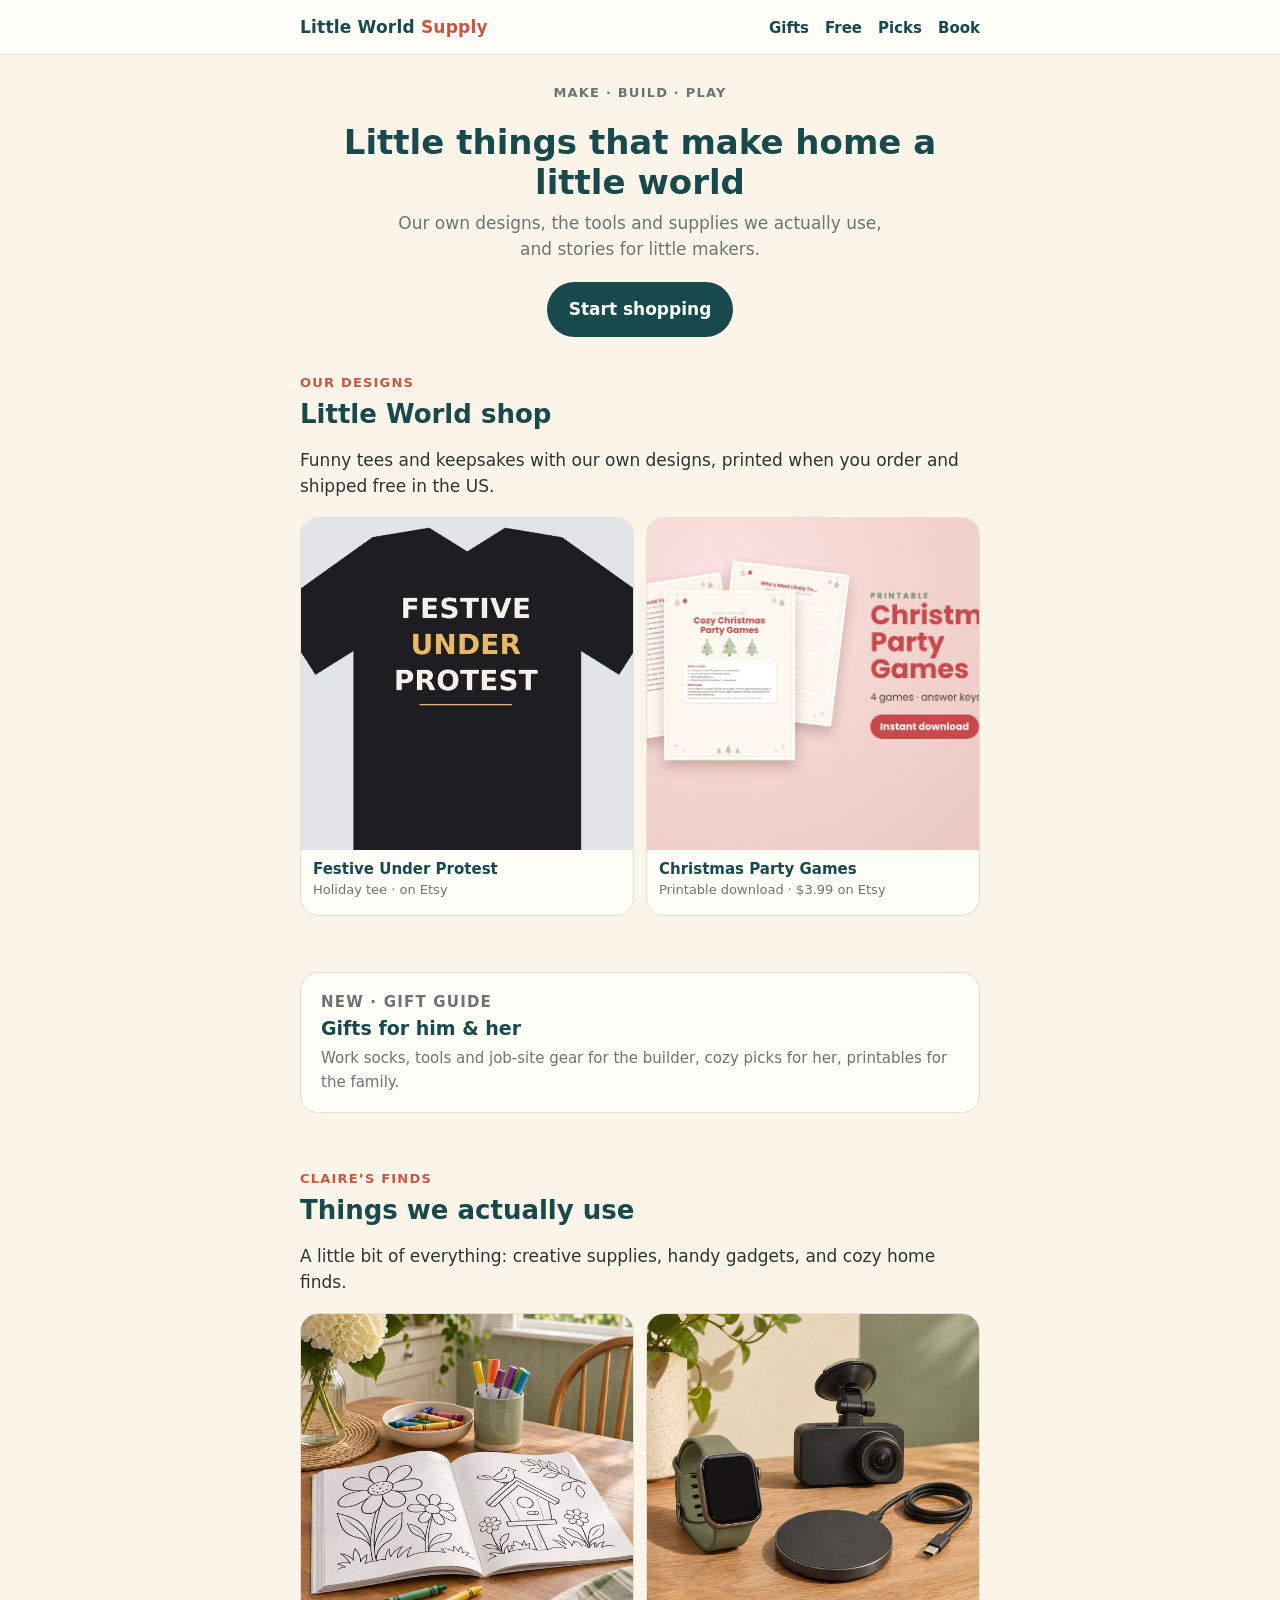
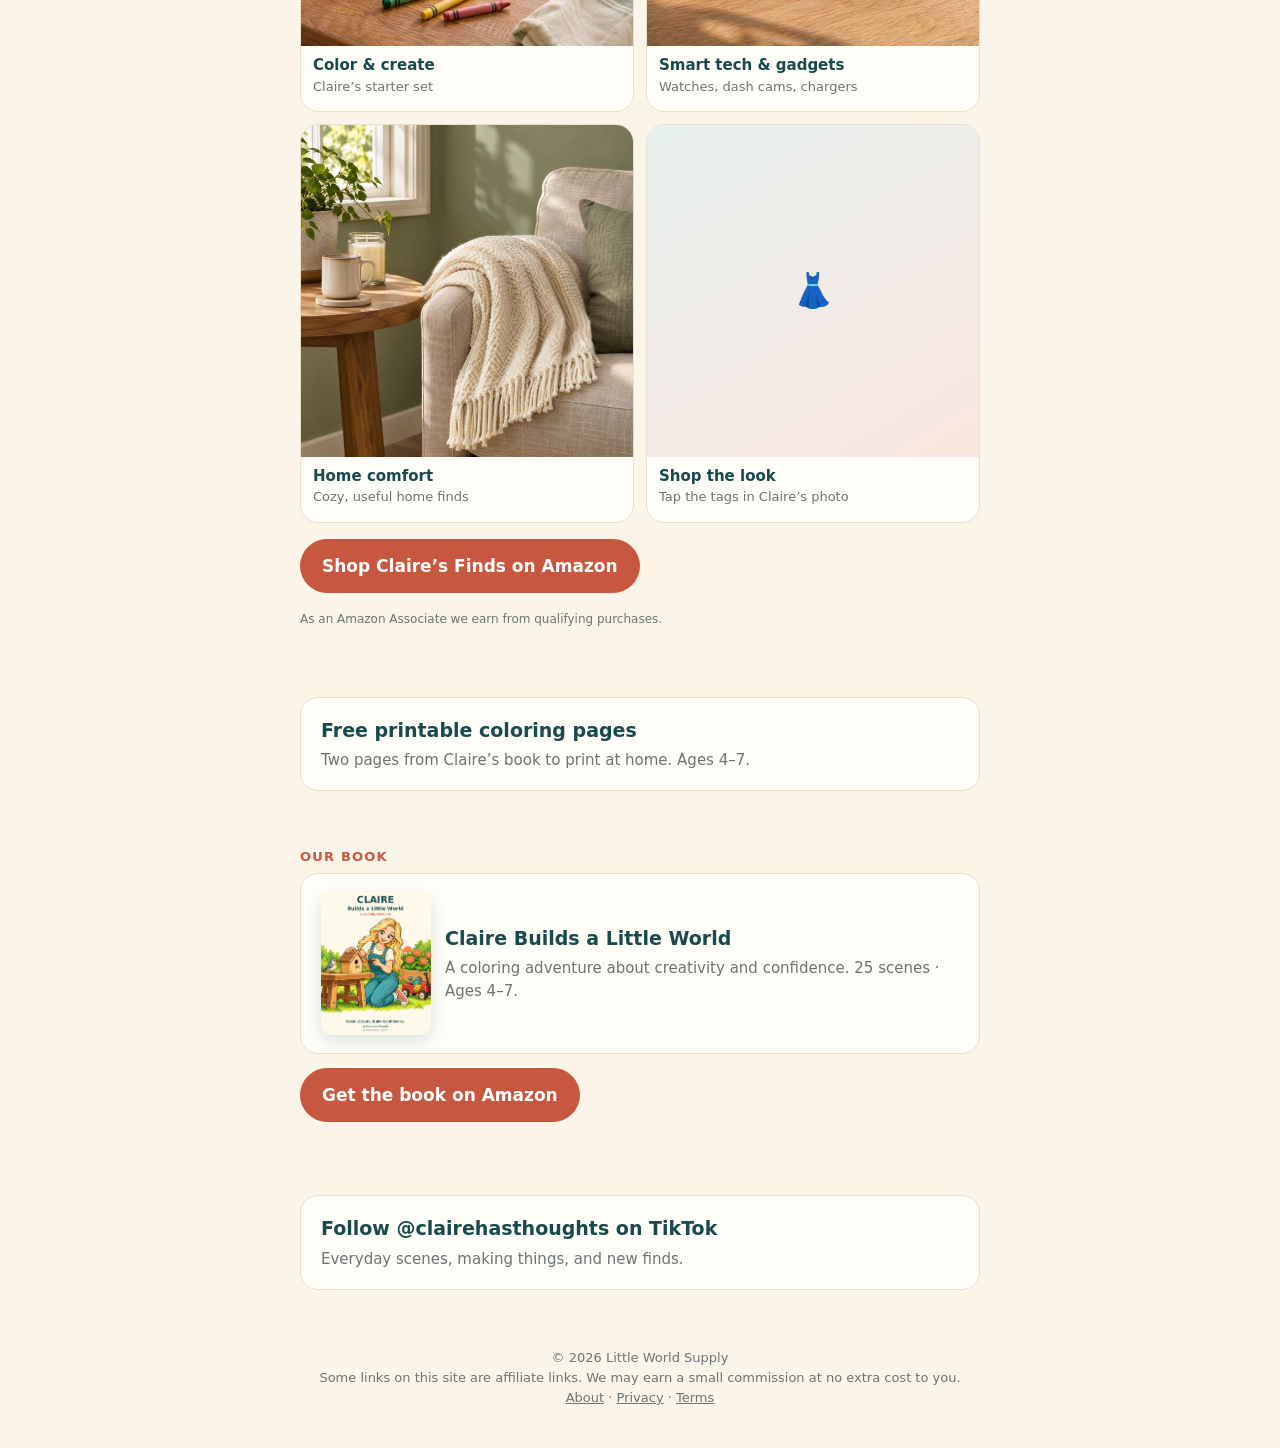
==== commit e4c53d8d: "Gift guide + home: real illustrations replace emoji tiles; DeWalt cards point to DCD771C2 / DCF887 s" ====
--- a/index.html
+++ b/index.html
@@ -43,9 +43,9 @@
     <h2>Things we actually use</h2>
     <p>A little bit of everything: creative supplies, handy gadgets, and cozy home finds.</p>
     <div class="grid">
-      <a class="item" href="https://www.amazon.com/shop/sutkostudio/list/J2IRPWG20PFK?ref_=aipsflist&amp;tag=sutkostudio-20&amp;originMarketplaceId=ATVPDKIKX0DER" target="_blank" rel="sponsored noopener"><div class="ph">🖍️</div><div class="body"><h3>Color &amp; create</h3><p>Claire’s starter set</p></div></a>
-      <a class="item" href="https://a.co/d/0aI2NIqg" target="_blank" rel="sponsored noopener"><div class="ph">⌚</div><div class="body"><h3>Smart tech &amp; gadgets</h3><p>Watches, dash cams, chargers</p></div></a>
-      <a class="item" href="https://a.co/d/0aI2NIqg" target="_blank" rel="sponsored noopener"><div class="ph">🛋️</div><div class="body"><h3>Home comfort</h3><p>Cozy, useful home finds</p></div></a>
+      <a class="item" href="https://www.amazon.com/shop/sutkostudio/list/J2IRPWG20PFK?ref_=aipsflist&amp;tag=sutkostudio-20&amp;originMarketplaceId=ATVPDKIKX0DER" target="_blank" rel="sponsored noopener"><div class="ph"><img src="img/picks-create.jpg" alt="Illustration: crayons, markers and a coloring book" loading="lazy"></div><div class="body"><h3>Color &amp; create</h3><p>Claire’s starter set</p></div></a>
+      <a class="item" href="https://a.co/d/0aI2NIqg" target="_blank" rel="sponsored noopener"><div class="ph"><img src="img/picks-tech.jpg" alt="Illustration: smartwatch, dash cam and charger" loading="lazy"></div><div class="body"><h3>Smart tech &amp; gadgets</h3><p>Watches, dash cams, chargers</p></div></a>
+      <a class="item" href="https://a.co/d/0aI2NIqg" target="_blank" rel="sponsored noopener"><div class="ph"><img src="img/picks-home.jpg" alt="Illustration: cozy chair with throw, mug and candle" loading="lazy"></div><div class="body"><h3>Home comfort</h3><p>Cozy, useful home finds</p></div></a>
       <a class="item" href="https://www.amazon.com/shop/sutkostudio/photo/amzn1.shoppablemedia.v1.05af0b0f-e3fb-4767-9537-012698eda323?ref_=aipsfphoto&amp;tag=sutkostudio-20&amp;originMarketplaceId=ATVPDKIKX0DER" target="_blank" rel="sponsored noopener"><div class="ph">👗</div><div class="body"><h3>Shop the look</h3><p>Tap the tags in Claire’s photo</p></div></a>
     </div>
     <p style="margin-top:16px"><a class="btn alt" href="https://a.co/d/0aI2NIqg" target="_blank" rel="sponsored noopener">Shop Claire’s Finds on Amazon</a></p>
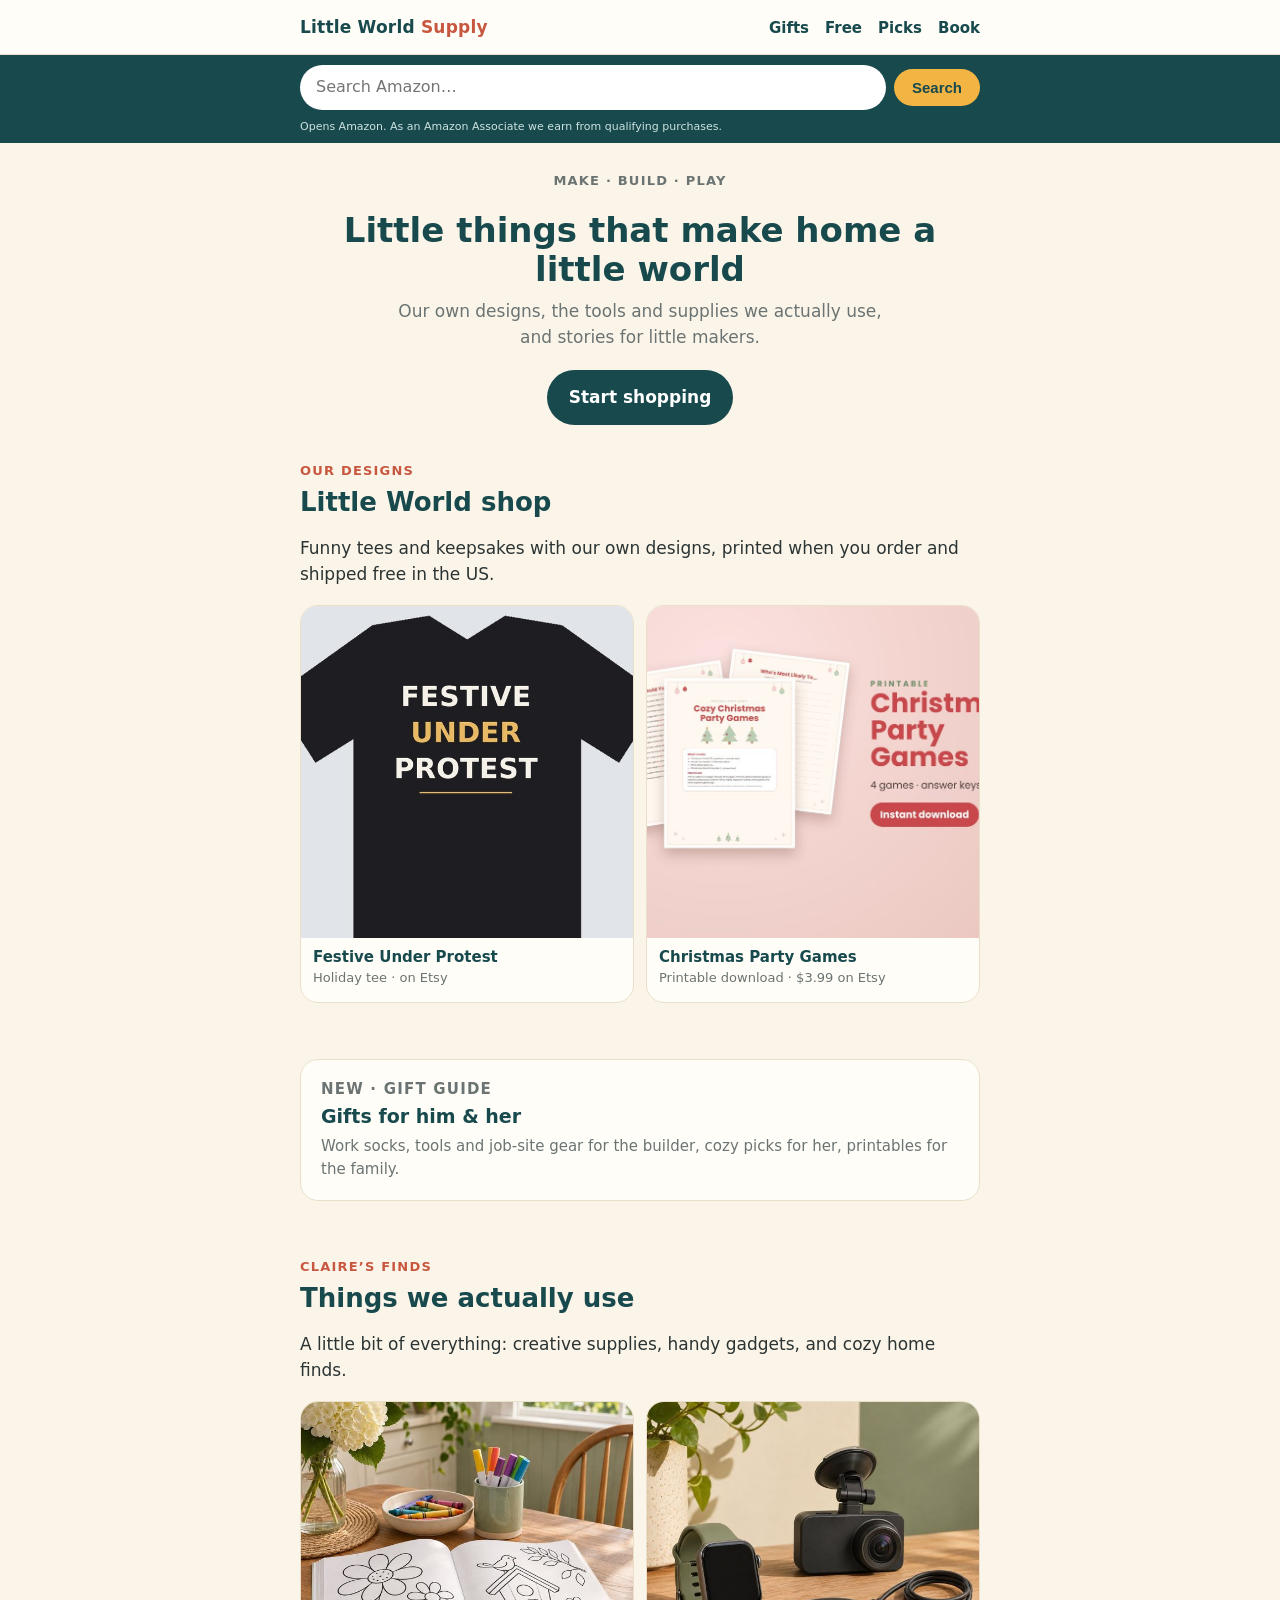
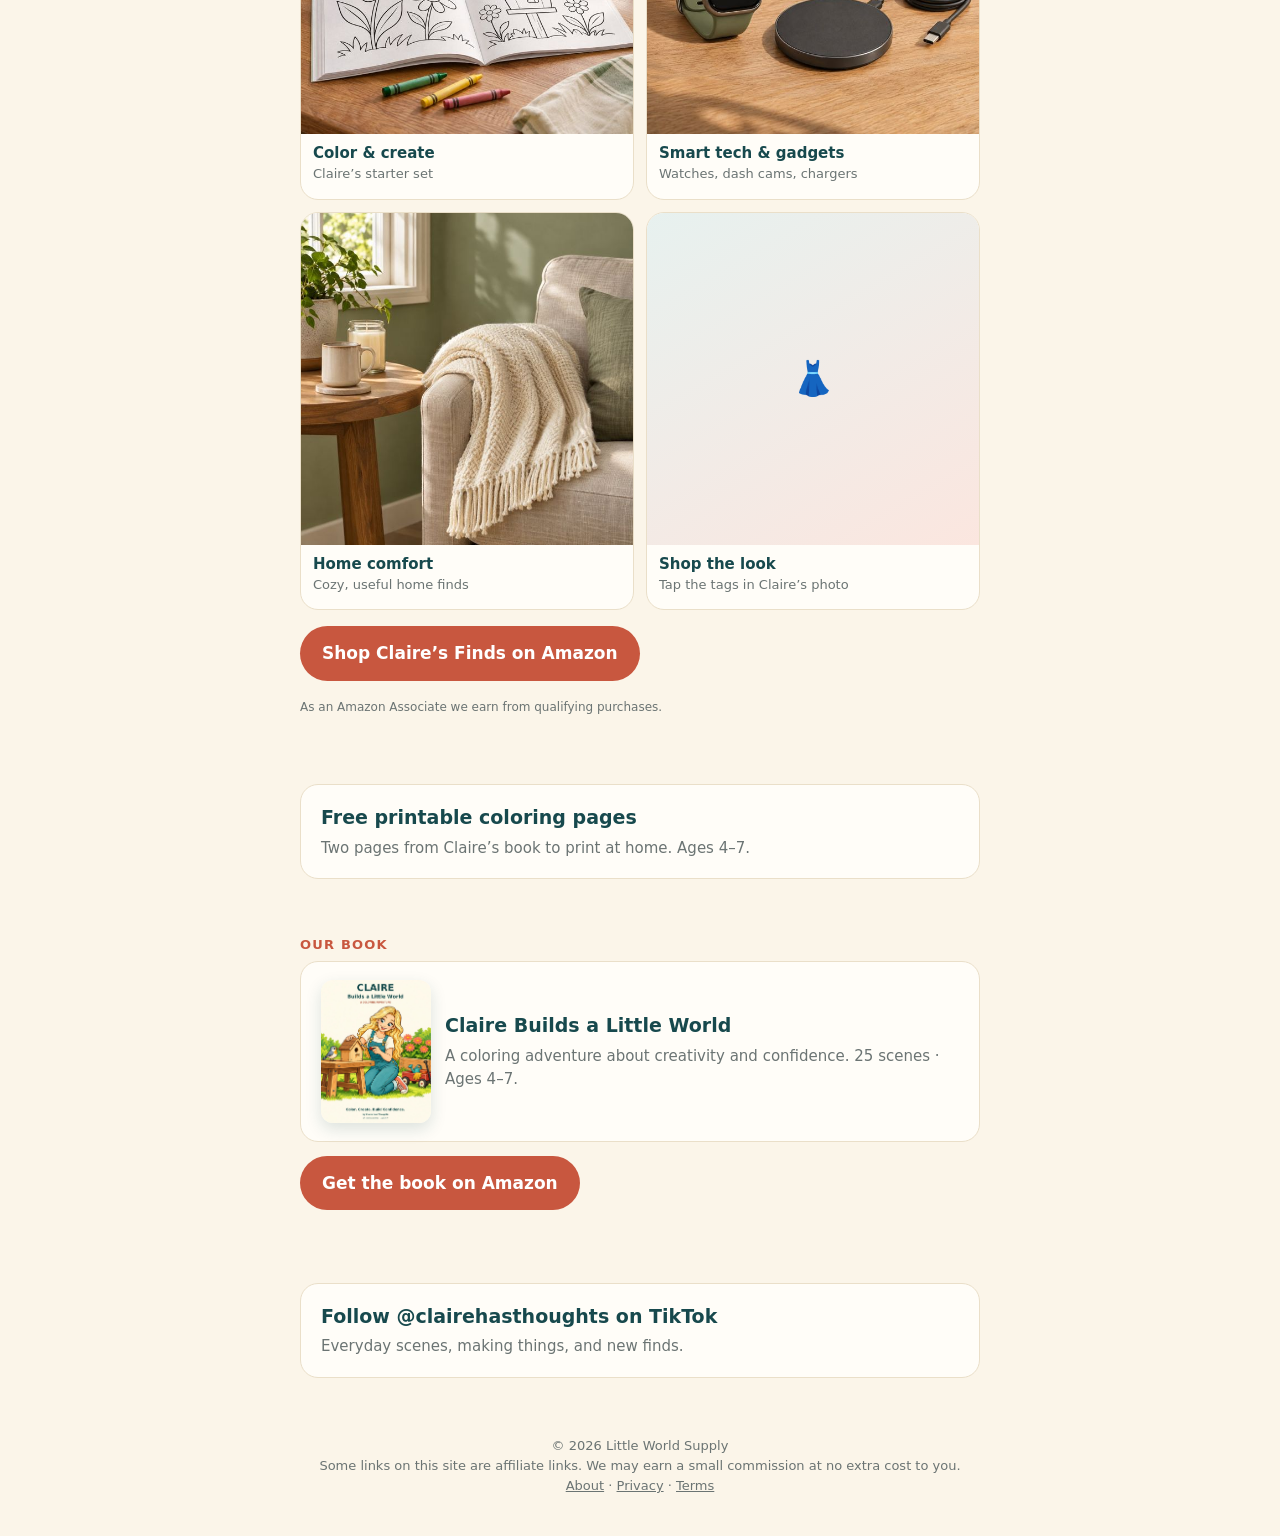
==== commit d77993a1: "Add Amazon search bar (tagged) to the top of every page except kids' story pages Co-Authored-By: Cla" ====
--- a/index.html
+++ b/index.html
@@ -13,6 +13,13 @@
   <a class="brand" href="./">Little World <span>Supply</span></a>
   <nav><a href="gifts/">Gifts</a><a href="free/">Free</a><a href="#picks">Picks</a><a href="book/">Book</a></nav>
 </div></header>
+<form class="azsearch" action="https://www.amazon.com/s" method="get" target="_blank" rel="sponsored noopener" role="search">
+  <div class="wrap"><label for="azq" class="sr">Search Amazon</label>
+  <input id="azq" name="k" type="search" placeholder="Search Amazon…" autocomplete="off" required>
+  <input type="hidden" name="tag" value="sutkostudio-20">
+  <button type="submit">Search</button>
+  <small>Opens Amazon. As an Amazon Associate we earn from qualifying purchases.</small></div>
+</form>
 
 <main class="wrap">
   <div class="hero">
--- a/style.css
+++ b/style.css
@@ -71,3 +71,11 @@
 .page li{margin-bottom:8px}
 .updated{font-size:14px;color:var(--muted);margin-top:-4px}
 footer a{color:var(--muted)}
+
+/* Amazon search bar (top of every page) */
+.azsearch{background:var(--teal);padding:10px 0 8px}
+.azsearch .wrap{display:flex;flex-wrap:wrap;gap:8px;align-items:center}
+.azsearch input[type=search]{flex:1;min-width:0;border:0;border-radius:99px;padding:10px 16px;font:inherit;font-size:16px}
+.azsearch button{border:0;border-radius:99px;background:var(--sun);color:var(--teal);font-weight:800;padding:10px 18px;font-size:15px;cursor:pointer}
+.azsearch small{flex-basis:100%;color:#cfe3e2;font-size:11px}
+.sr{position:absolute;width:1px;height:1px;overflow:hidden;clip:rect(0 0 0 0)}
